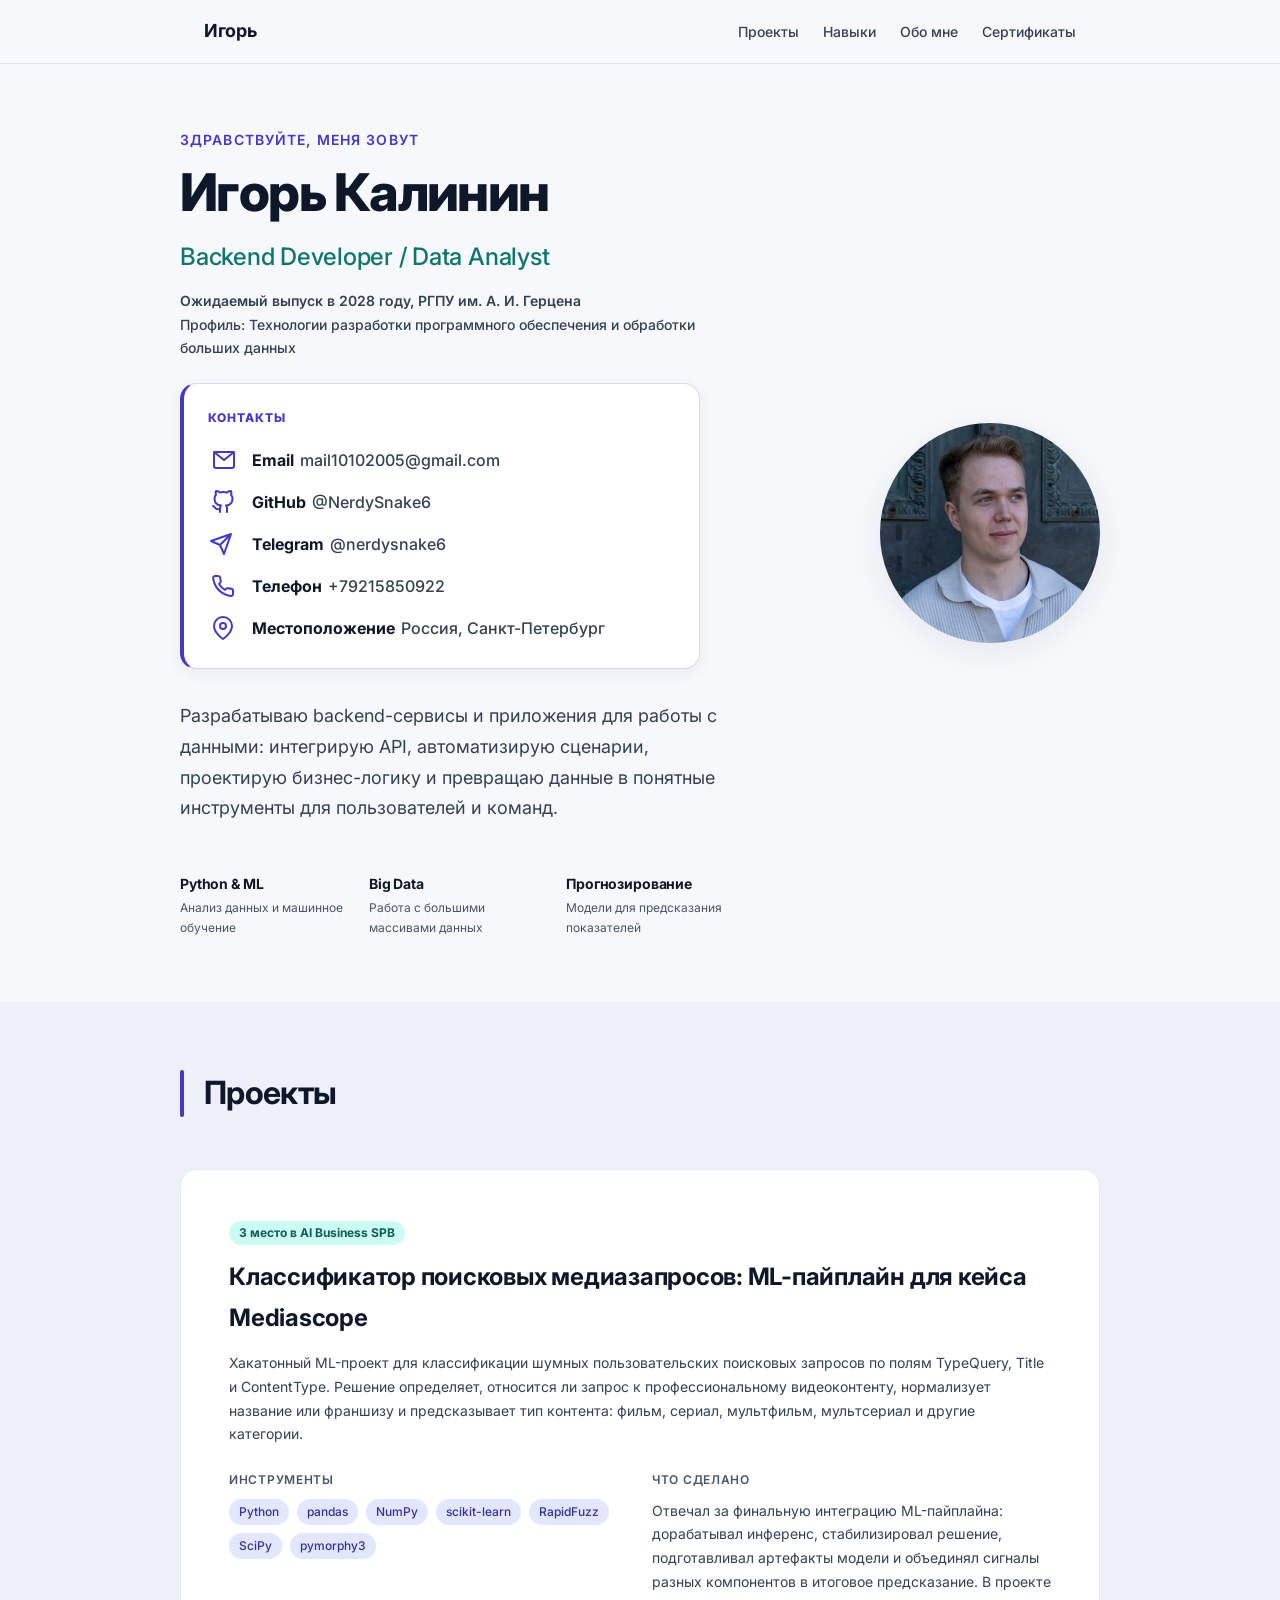
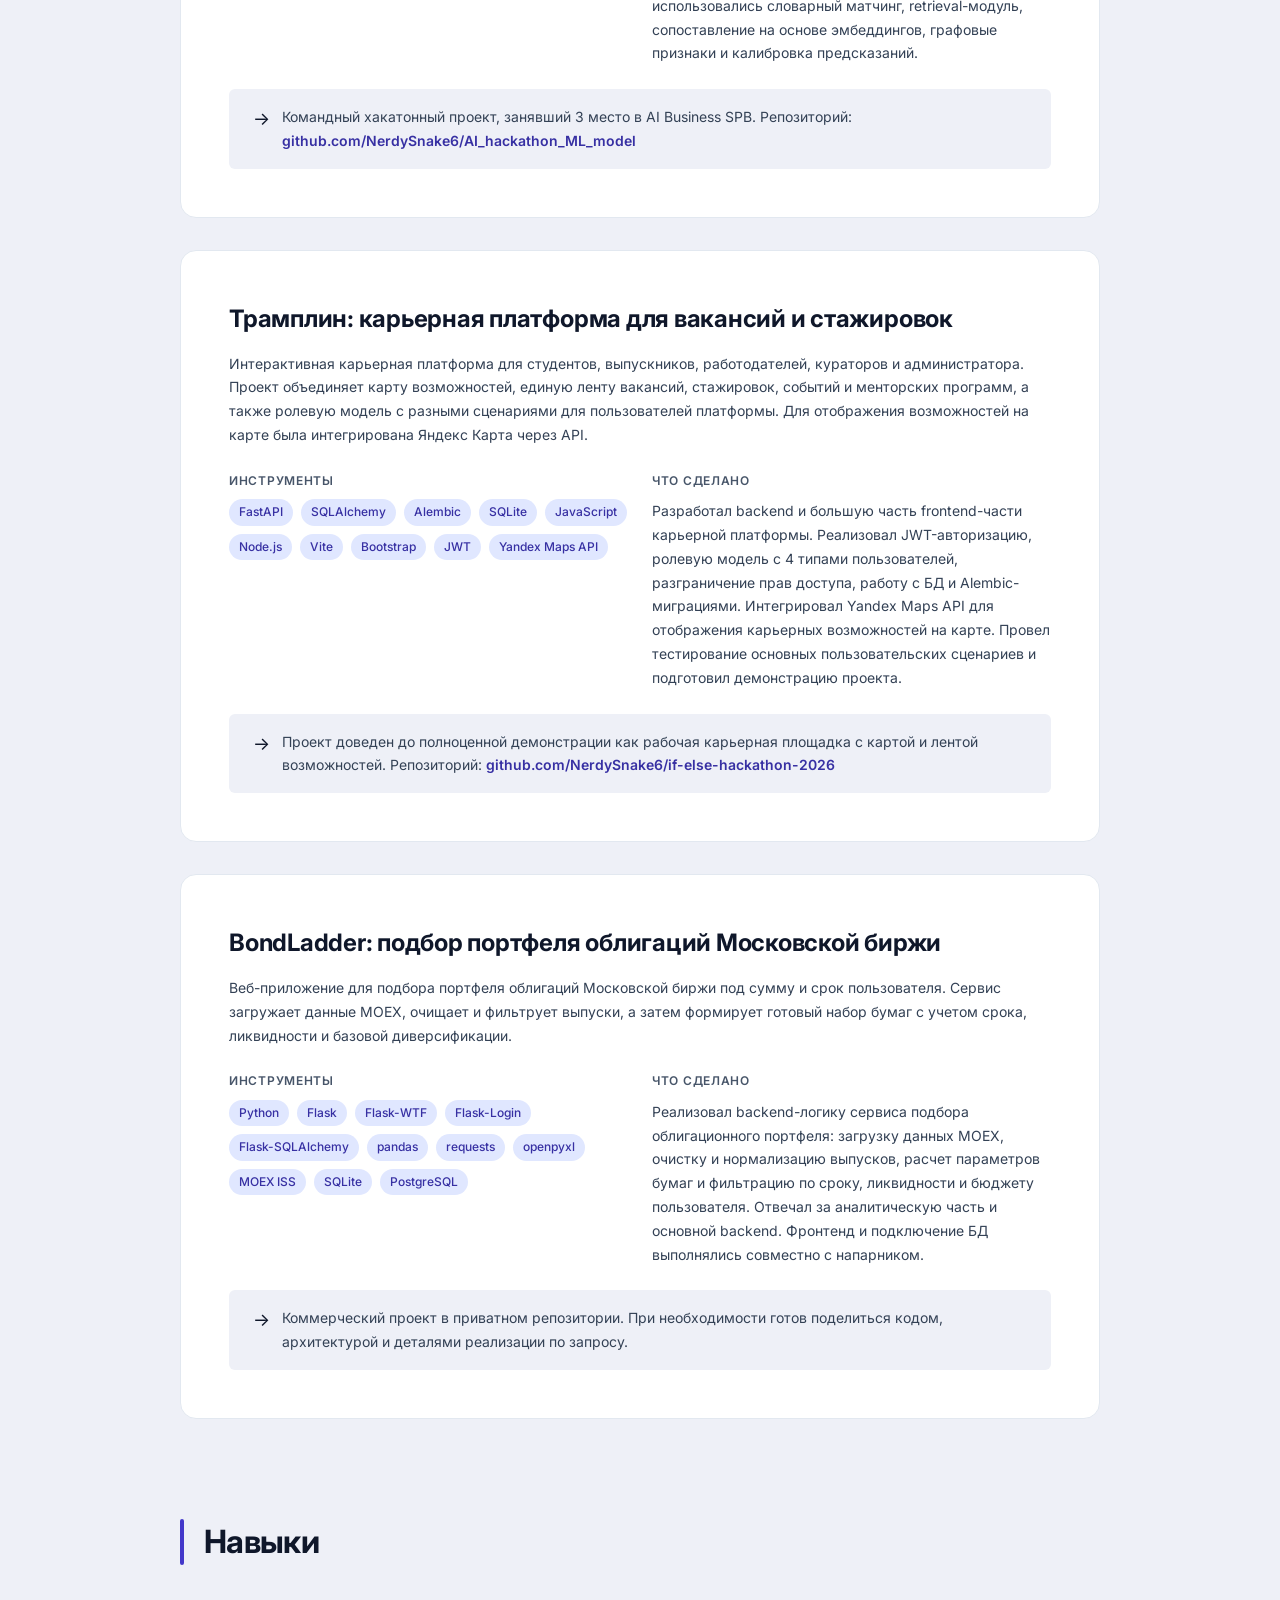
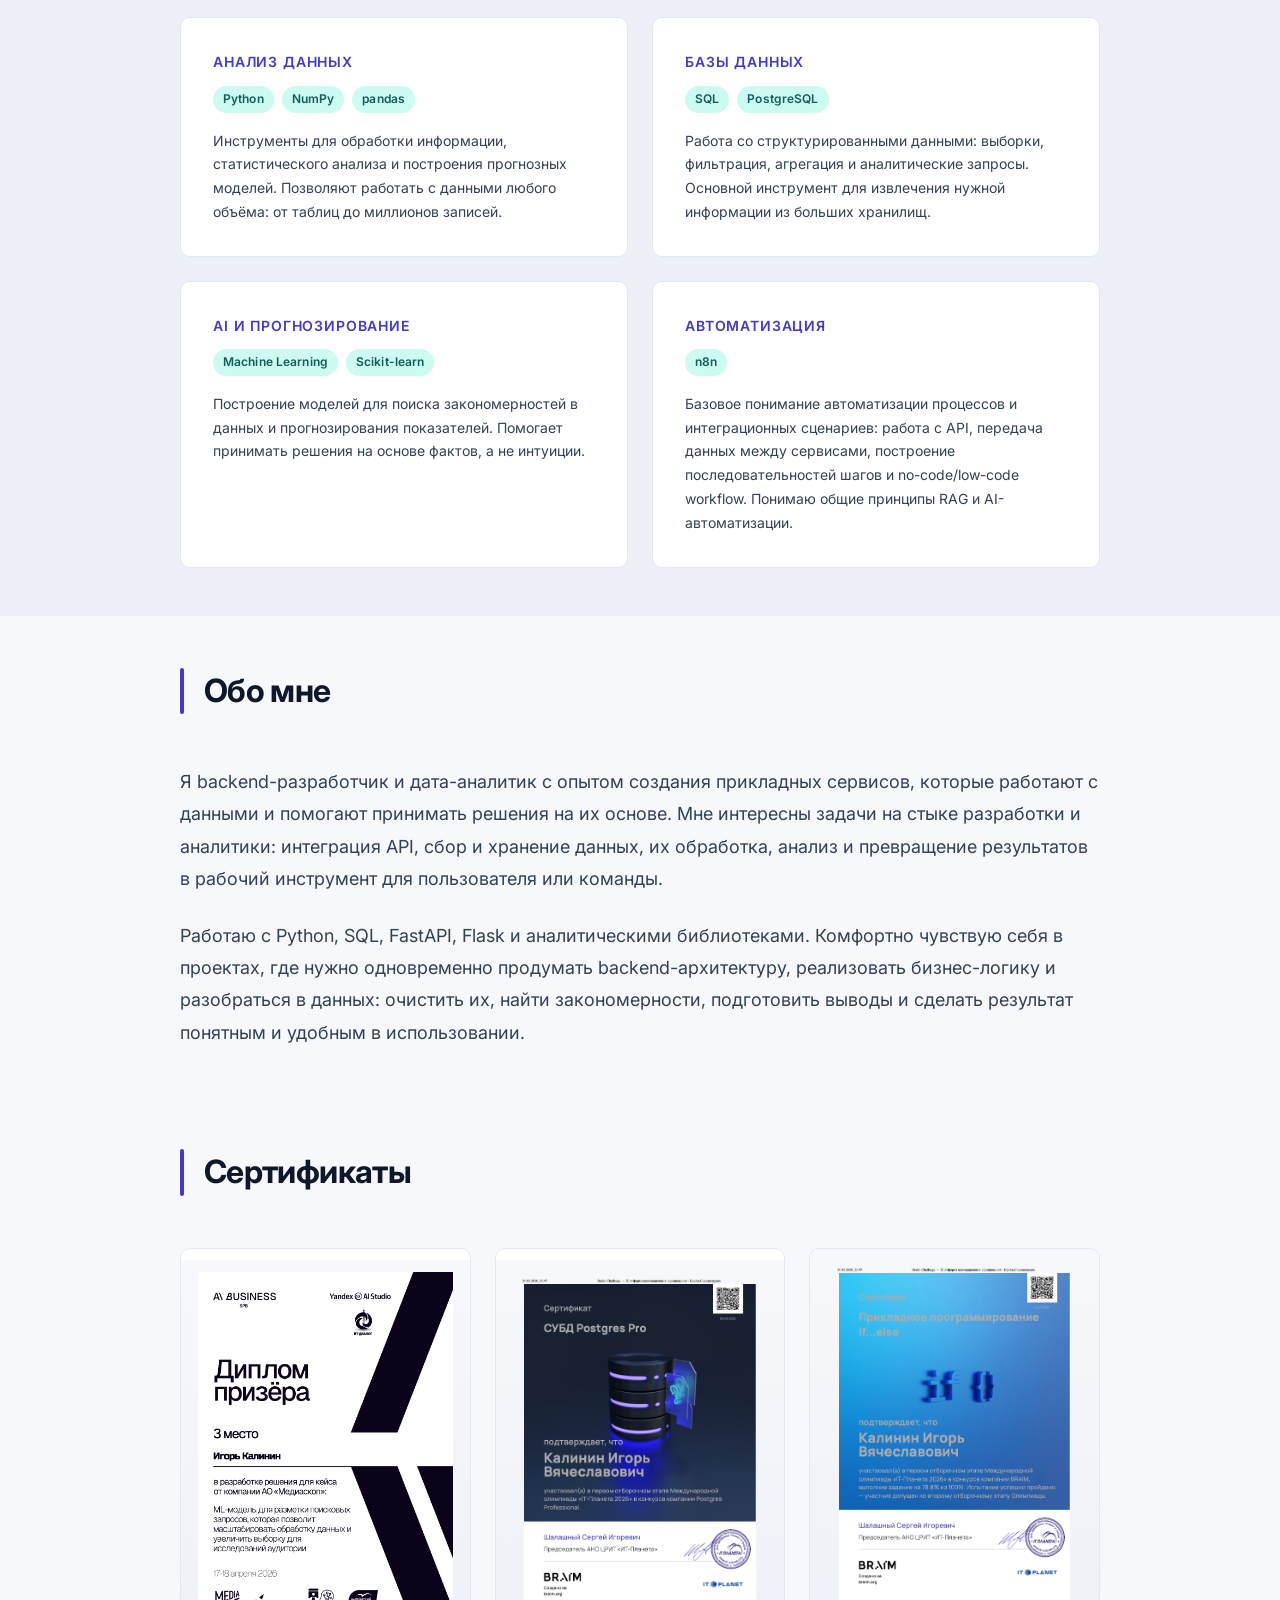
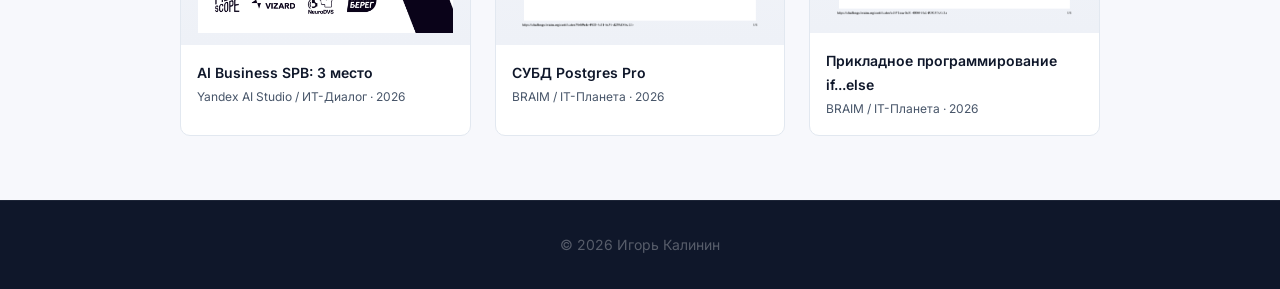
==== index.html @ 3f5f8337 "Fix mobile project links and contact alignment" ====
<!DOCTYPE html>
<html lang="ru">
<head>
  <meta charset="UTF-8">
  <meta name="viewport" content="width=device-width, initial-scale=1.0">
  <meta name="description" content="Игорь Калинин: backend-разработчик и дата-аналитик. Анализ данных, прикладные сервисы, API и продуктовая логика.">
  <meta name="author" content="Игорь Калинин">
  <meta property="og:title" content="Игорь Калинин: Backend Developer / Data Analyst">
  <meta property="og:description" content="Персональный сайт-резюме. Backend-разработка, анализ данных, прикладные сервисы и продуктовая логика.">
  <meta property="og:type" content="website">
  <title>Игорь Калинин: Backend Developer / Data Analyst</title>
  <link rel="preconnect" href="https://fonts.googleapis.com">
  <link rel="preconnect" href="https://fonts.gstatic.com" crossorigin>
  <link href="https://fonts.googleapis.com/css2?family=Inter:wght@300;400;500;600;700;800&display=swap" rel="stylesheet">
  <link rel="stylesheet" href="style.css?v=20260425-contact-text-size">
</head>
<body>

  <!-- ====== НАВИГАЦИЯ ====== -->
  <nav class="nav" id="nav">
    <div class="nav__inner">
      <a href="#" class="nav__logo" id="nav-logo"></a>
      <button class="nav__toggle" id="nav-toggle" aria-label="Открыть меню">
        <span></span><span></span><span></span>
      </button>
      <ul class="nav__links" id="nav-links"></ul>
    </div>
  </nav>

  <!-- ====== HERO ====== -->
  <header class="hero" id="hero">
    <div class="hero__inner">
      <div class="hero__content">
        <p class="hero__greeting" id="hero-greeting"></p>
        <h1 class="hero__name" id="hero-name"></h1>
        <p class="hero__role" id="hero-role"></p>
        <div class="hero__education" id="hero-education" hidden>
          <span class="hero__education-line" id="hero-education-line"></span>
          <span class="hero__education-profile" id="hero-education-profile"></span>
        </div>
        <div class="hero__contact-panel" id="hero-contact-panel">
          <p class="hero__contact-kicker" id="hero-contact-kicker"></p>
          <div class="hero__contacts" id="hero-contacts">
            <a class="hero__contact" id="hero-contact-email" hidden>
              <span class="hero__contact-icon" id="hero-contact-email-icon" aria-hidden="true"></span>
              <span class="hero__contact-body">
                <span class="hero__contact-label">Email</span>
                <span class="hero__contact-text" id="hero-contact-email-text"></span>
              </span>
            </a>
            <a class="hero__contact" id="hero-contact-github" hidden>
              <span class="hero__contact-icon" id="hero-contact-github-icon" aria-hidden="true"></span>
              <span class="hero__contact-body">
                <span class="hero__contact-label">GitHub</span>
                <span class="hero__contact-text" id="hero-contact-github-text"></span>
              </span>
            </a>
            <a class="hero__contact" id="hero-contact-telegram" hidden>
              <span class="hero__contact-icon" id="hero-contact-telegram-icon" aria-hidden="true"></span>
              <span class="hero__contact-body">
                <span class="hero__contact-label">Telegram</span>
                <span class="hero__contact-text" id="hero-contact-telegram-text"></span>
              </span>
            </a>
            <a class="hero__contact" id="hero-contact-phone" hidden>
              <span class="hero__contact-icon" id="hero-contact-phone-icon" aria-hidden="true"></span>
              <span class="hero__contact-body">
                <span class="hero__contact-label">Телефон</span>
                <span class="hero__contact-text" id="hero-contact-phone-text"></span>
              </span>
            </a>
            <div class="hero__contact" id="hero-contact-location" hidden>
              <span class="hero__contact-icon" id="hero-contact-location-icon" aria-hidden="true"></span>
              <span class="hero__contact-body">
                <span class="hero__contact-label">Местоположение</span>
                <span class="hero__contact-text" id="hero-contact-location-text"></span>
              </span>
            </div>
          </div>
        </div>
        <p class="hero__tagline" id="hero-tagline"></p>
        <div class="hero__highlights" id="hero-highlights"></div>
      </div>
      <div class="hero__photo-wrapper">
        <div class="hero__photo" id="hero-photo">
          <span class="hero__photo-initials" id="hero-initials"></span>
        </div>
      </div>
    </div>
  </header>

  <main>
    <!-- ====== ПРОЕКТЫ ====== -->
    <section class="section section--alt" id="projects">
      <div class="section__inner">
        <h2 class="section__title" id="projects-title"></h2>
        <div class="section__content projects__list" id="projects-list"></div>
      </div>
    </section>

    <!-- ====== НАВЫКИ ====== -->
    <section class="section section--alt" id="skills">
      <div class="section__inner">
        <h2 class="section__title" id="skills-title"></h2>
        <div class="section__content skills__grid" id="skills-grid"></div>
      </div>
    </section>

    <!-- ====== ОБО МНЕ ====== -->
    <section class="section" id="about">
      <div class="section__inner">
        <h2 class="section__title" id="about-title"></h2>
        <div class="section__content about__text" id="about-text"></div>
      </div>
    </section>

    <!-- ====== СЕРТИФИКАТЫ ====== -->
    <section class="section" id="certificates">
      <div class="section__inner">
        <h2 class="section__title" id="certificates-title"></h2>
        <div class="section__content certificates__grid" id="certificates-grid"></div>
        <p class="certificates__empty" id="certificates-empty" style="display:none;">Раздел будет дополнен.</p>
      </div>
    </section>
  </main>

  <!-- ====== FOOTER ====== -->
  <footer class="footer">
    <div class="footer__inner">
      <p class="footer__copy" id="footer-copy"></p>
    </div>
  </footer>

  <script src="data.js?v=20260425-contact-ui"></script>
  <script src="app.js?v=20260425-contact-ui"></script>
</body>
</html>
---- style.css ----
/* ============================================================
   style.css - Авторская дизайн-система
   Концепция: "Precision" - интеллектуальный, строгий, современный
   ============================================================ */

/* ----------------------------------------------------------
   CSS Custom Properties (Design Tokens)
   ---------------------------------------------------------- */
:root {
  /* Палитра */
  --bg-primary: #f7f8fc;
  --bg-secondary: #eef0f7;
  --bg-surface: #ffffff;
  --bg-surface-hover: #f9fafd;

  --text-primary: #0f172a;
  --text-secondary: #334155;
  --text-tertiary: #475569;

  --accent: #4338ca;
  --accent-soft: #e0e7ff;
  --accent-text: #3730a3;

  --teal: #0f766e;
  --teal-soft: #ccfbf1;
  --teal-text: #115e59;

  --border: #e2e8f0;
  --border-subtle: #f1f5f9;

  /* Тени */
  --shadow-sm: 0 1px 2px rgba(15, 23, 42, 0.04);
  --shadow-md: 0 4px 16px rgba(15, 23, 42, 0.06);
  --shadow-lg: 0 8px 32px rgba(15, 23, 42, 0.08);

  /* Типографика */
  --font: 'Inter', -apple-system, BlinkMacSystemFont, 'Segoe UI', sans-serif;
  --fs-xs: 0.75rem;
  --fs-sm: 0.875rem;
  --fs-base: 1rem;
  --fs-md: 1.125rem;
  --fs-lg: 1.25rem;
  --fs-xl: 1.5rem;
  --fs-2xl: 2rem;
  --fs-3xl: 2.5rem;
  --fs-4xl: 3.25rem;

  /* Spacing */
  --space-xs: 0.5rem;
  --space-sm: 0.75rem;
  --space-md: 1rem;
  --space-lg: 1.5rem;
  --space-xl: 2rem;
  --space-2xl: 3rem;
  --space-3xl: 4rem;
  --space-4xl: 6rem;

  /* Layout */
  --max-width: 920px;
  --nav-height: 64px;

  /* Radii */
  --radius-sm: 6px;
  --radius-md: 10px;
  --radius-lg: 16px;

  /* Transitions */
  --ease: cubic-bezier(0.22, 1, 0.36, 1);
  --duration: 0.3s;
}

/* ----------------------------------------------------------
   Reset & Base
   ---------------------------------------------------------- */
*,
*::before,
*::after {
  margin: 0;
  padding: 0;
  box-sizing: border-box;
}

html {
  scroll-behavior: smooth;
  -webkit-font-smoothing: antialiased;
  -moz-osx-font-smoothing: grayscale;
  scroll-padding-top: var(--nav-height);
}

body {
  font-family: var(--font);
  font-size: var(--fs-base);
  line-height: 1.7;
  color: var(--text-primary);
  background-color: var(--bg-primary);
}

body.modal-open {
  overflow: hidden;
}

a {
  color: var(--accent);
  text-decoration: none;
  transition: color var(--duration) var(--ease);
}

a:hover {
  color: var(--accent-text);
}

img {
  max-width: 100%;
  display: block;
}

/* ----------------------------------------------------------
   NAVIGATION
   ---------------------------------------------------------- */
.nav {
  position: fixed;
  top: 0;
  left: 0;
  right: 0;
  height: var(--nav-height);
  background: var(--bg-primary);
  border-bottom: 1px solid var(--border);
  z-index: 1000;
}

.nav__inner {
  max-width: var(--max-width);
  margin: 0 auto;
  padding: 0 var(--space-lg);
  height: 100%;
  display: flex;
  align-items: center;
  justify-content: space-between;
}

.nav__logo {
  font-weight: 700;
  font-size: var(--fs-md);
  color: var(--text-primary);
  letter-spacing: -0.02em;
}

.nav__logo:hover {
  color: var(--accent);
}

.nav__links {
  list-style: none;
  display: flex;
  gap: var(--space-lg);
}

.nav__links a {
  font-size: var(--fs-sm);
  font-weight: 500;
  color: var(--text-secondary);
  position: relative;
  padding: var(--space-xs) 0;
}

.nav__links a::after {
  content: '';
  position: absolute;
  bottom: 0;
  left: 0;
  width: 0;
  height: 2px;
  background: var(--accent);
  transition: width var(--duration) var(--ease);
}

.nav__links a:hover {
  color: var(--text-primary);
}

.nav__links a:hover::after {
  width: 100%;
}

/* Mobile toggle */
.nav__toggle {
  display: none;
  flex-direction: column;
  align-items: center;
  justify-content: center;
  gap: 5px;
  background: none;
  border: 1px solid transparent;
  border-radius: var(--radius-sm);
  cursor: pointer;
  width: 40px;
  height: 40px;
  padding: 0;
  transition: border-color var(--duration) var(--ease), background var(--duration) var(--ease);
}

.nav__toggle:hover,
.nav__toggle:focus-visible,
.nav__toggle--open {
  background: var(--bg-surface);
  border-color: rgba(67, 56, 202, 0.35);
  outline: none;
}

.nav__toggle span {
  width: 22px;
  height: 2px;
  background: var(--text-primary);
  border-radius: 2px;
  transition: opacity var(--duration) var(--ease), transform var(--duration) var(--ease);
}

.nav__toggle--open span:nth-child(1) {
  transform: translateY(7px) rotate(45deg);
}

.nav__toggle--open span:nth-child(2) {
  opacity: 0;
}

.nav__toggle--open span:nth-child(3) {
  transform: translateY(-7px) rotate(-45deg);
}

/* ----------------------------------------------------------
   HERO
   ---------------------------------------------------------- */
.hero {
  min-height: 100vh;
  display: flex;
  align-items: center;
  padding: calc(var(--nav-height) + var(--space-3xl)) var(--space-lg) var(--space-3xl);
}

.hero__inner {
  max-width: var(--max-width);
  margin: 0 auto;
  width: 100%;
  display: flex;
  align-items: center;
  justify-content: space-between;
  gap: var(--space-3xl);
}

.hero__content {
  flex: 1;
  max-width: 560px;
}

.hero__greeting {
  font-size: var(--fs-sm);
  font-weight: 600;
  color: var(--accent);
  letter-spacing: 0.08em;
  text-transform: uppercase;
  margin-bottom: var(--space-sm);
}

.hero__name {
  font-size: var(--fs-4xl);
  font-weight: 800;
  color: var(--text-primary);
  letter-spacing: -0.03em;
  line-height: 1.1;
  margin-bottom: var(--space-md);
}

.hero__role {
  font-size: var(--fs-xl);
  font-weight: 500;
  color: var(--teal);
  margin-bottom: var(--space-sm);
  letter-spacing: -0.01em;
}

.hero__education {
  display: flex;
  flex-direction: column;
  gap: 2px;
  max-width: 620px;
  margin-bottom: var(--space-lg);
}

.hero__education-line {
  font-size: var(--fs-sm);
  font-weight: 600;
  color: var(--text-secondary);
  line-height: 1.6;
}

.hero__education-profile {
  font-size: var(--fs-sm);
  font-weight: 500;
  color: var(--text-secondary);
  line-height: 1.6;
}

.hero__tagline {
  font-size: var(--fs-md);
  color: var(--text-secondary);
  line-height: 1.7;
  margin-bottom: var(--space-2xl);
}

.hero__contact-panel {
  margin-bottom: var(--space-xl);
  padding: var(--space-lg);
  border-radius: var(--radius-lg);
  border: 1px solid rgba(67, 56, 202, 0.2);
  border-left: 4px solid var(--accent);
  background: #ffffff;
  box-shadow: var(--shadow-md);
  max-width: 520px;
}

.hero__contact-kicker {
  font-size: var(--fs-xs);
  font-weight: 800;
  color: var(--accent);
  letter-spacing: 0.08em;
  text-transform: uppercase;
  margin-bottom: var(--space-md);
}

.hero__contacts {
  display: flex;
  flex-direction: column;
  gap: 10px;
}

.hero__contact {
  display: grid;
  grid-template-columns: 32px minmax(0, 1fr);
  align-items: center;
  column-gap: var(--space-sm);
  min-height: auto;
  padding: 0;
  border-radius: 0;
  border: none;
  background: transparent;
  box-shadow: none;
  color: var(--text-secondary);
}

.hero__contact:hover {
  color: var(--text-primary);
  transform: none;
}

.hero__contact-icon {
  width: 32px;
  height: 32px;
  display: inline-flex;
  align-items: center;
  justify-content: center;
  flex-shrink: 0;
  margin-top: 0;
}

.hero__contact-icon svg {
  width: 24px;
  height: 24px;
  fill: none;
  stroke: var(--accent);
  stroke-width: 2;
  stroke-linecap: round;
  stroke-linejoin: round;
}

#hero-contact-github-icon svg,
#hero-contact-phone-icon svg,
#hero-contact-location-icon svg {
  transform: translateX(-1px);
}

#hero-contact-telegram-icon svg {
  transform: translateX(-3px);
}

.hero__contact-body {
  display: flex;
  align-items: baseline;
  flex-wrap: wrap;
  gap: 6px;
  min-width: 0;
}

.hero__contact-label {
  font-size: var(--fs-base);
  font-weight: 700;
  color: var(--text-primary);
  line-height: 1.4;
}

.hero__contact-text {
  font-size: var(--fs-base);
  font-weight: 500;
  color: var(--text-secondary);
  line-height: 1.4;
  overflow-wrap: anywhere;
}

.hero__highlights {
  display: flex;
  gap: var(--space-lg);
}

.hero__highlight {
  display: flex;
  flex-direction: column;
  gap: 2px;
}

.hero__highlight-label {
  font-size: var(--fs-sm);
  font-weight: 700;
  color: var(--text-primary);
  letter-spacing: -0.01em;
}

.hero__highlight-desc {
  font-size: var(--fs-xs);
  color: var(--text-tertiary);
  font-weight: 400;
}

/* Photo */
.hero__photo-wrapper {
  flex-shrink: 0;
}

.hero__photo {
  width: 220px;
  height: 220px;
  border-radius: 50%;
  background: linear-gradient(135deg, var(--accent-soft), var(--teal-soft));
  display: flex;
  align-items: center;
  justify-content: center;
  overflow: hidden;
  box-shadow: var(--shadow-lg);
  position: relative;
}

.hero__photo img {
  width: 100%;
  height: 100%;
  object-fit: cover;
}

.hero__photo-initials {
  font-size: var(--fs-3xl);
  font-weight: 700;
  color: var(--accent);
  letter-spacing: -0.02em;
}

/* ----------------------------------------------------------
   SECTIONS (common)
   ---------------------------------------------------------- */
.section {
  padding: var(--space-4xl) var(--space-lg);
}

.section--alt {
  background: var(--bg-secondary);
}

#projects.section {
  padding-top: var(--space-3xl);
  padding-bottom: var(--space-2xl);
}

#skills.section {
  padding-top: var(--space-2xl);
  padding-bottom: var(--space-2xl);
}

#about.section {
  padding-top: var(--space-2xl);
  padding-bottom: var(--space-2xl);
}

#certificates.section {
  padding-top: var(--space-2xl);
  padding-bottom: var(--space-3xl);
}

.section__inner {
  max-width: var(--max-width);
  margin: 0 auto;
}

.section__title {
  font-size: var(--fs-2xl);
  font-weight: 700;
  color: var(--text-primary);
  letter-spacing: -0.02em;
  margin-bottom: var(--space-2xl);
  position: relative;
  padding-left: var(--space-lg);
}

.section__title::before {
  content: '';
  position: absolute;
  left: 0;
  top: 4px;
  bottom: 4px;
  width: 4px;
  background: var(--accent);
  border-radius: 2px;
}

/* ----------------------------------------------------------
   ABOUT
   ---------------------------------------------------------- */
.about__text p {
  font-size: var(--fs-md);
  color: var(--text-secondary);
  line-height: 1.8;
  margin-bottom: var(--space-lg);
}

.about__text p:last-child {
  margin-bottom: 0;
}

/* ----------------------------------------------------------
   SKILLS
   ---------------------------------------------------------- */
.skills__grid {
  display: grid;
  grid-template-columns: 1fr 1fr;
  gap: var(--space-lg);
}

.skill-card {
  background: var(--bg-surface);
  border-radius: var(--radius-md);
  padding: var(--space-xl);
  border: 1px solid var(--border);
  transition: all var(--duration) var(--ease);
}

.skill-card:last-child:nth-child(odd) {
  grid-column: 1 / -1;
}

.skill-card:hover {
  box-shadow: var(--shadow-md);
  border-color: var(--accent-soft);
  transform: translateY(-2px);
}

.skill-card__category {
  font-size: var(--fs-sm);
  font-weight: 600;
  color: var(--accent);
  text-transform: uppercase;
  letter-spacing: 0.06em;
  margin-bottom: var(--space-sm);
}

.skill-card__techs {
  display: flex;
  flex-wrap: wrap;
  gap: var(--space-xs);
  margin-bottom: var(--space-md);
}

.skill-card__tech {
  font-size: var(--fs-xs);
  font-weight: 600;
  color: var(--teal-text);
  background: var(--teal-soft);
  padding: 3px 10px;
  border-radius: 100px;
  letter-spacing: 0.01em;
}

.skill-card__desc {
  font-size: var(--fs-sm);
  color: var(--text-secondary);
  line-height: 1.7;
}

/* ----------------------------------------------------------
   ACHIEVEMENTS
   ---------------------------------------------------------- */
.achievements__list {
  display: flex;
  flex-direction: column;
  gap: 0;
}

.achievement {
  display: grid;
  grid-template-columns: 80px 1fr;
  gap: var(--space-xl);
  padding: var(--space-xl) 0;
  border-bottom: 1px solid var(--border);
  position: relative;
}

.achievement:first-child {
  padding-top: 0;
}

.achievement:last-child {
  border-bottom: none;
}

.achievement__year {
  font-size: var(--fs-sm);
  font-weight: 700;
  color: var(--accent);
  padding-top: 2px;
}

.achievement__body {
  display: flex;
  flex-direction: column;
  gap: var(--space-xs);
}

.achievement__title {
  font-size: var(--fs-lg);
  font-weight: 600;
  color: var(--text-primary);
  letter-spacing: -0.01em;
}

.achievement__desc {
  font-size: var(--fs-sm);
  color: var(--text-secondary);
  line-height: 1.7;
}

.achievement__result {
  font-size: var(--fs-sm);
  font-weight: 600;
  color: var(--teal);
  display: inline-flex;
  align-items: center;
  gap: var(--space-xs);
}

.achievement__result::before {
  content: '';
  width: 6px;
  height: 6px;
  border-radius: 50%;
  background: var(--teal);
  flex-shrink: 0;
}

/* ----------------------------------------------------------
   PROJECTS
   ---------------------------------------------------------- */
.projects__list {
  display: flex;
  flex-direction: column;
  gap: var(--space-xl);
}

.project {
  background: var(--bg-surface);
  border-radius: var(--radius-lg);
  padding: var(--space-2xl);
  border: 1px solid var(--border);
  transition: all var(--duration) var(--ease);
}

.project:hover {
  box-shadow: var(--shadow-md);
  border-color: var(--accent-soft);
}

.project__header {
  margin-bottom: var(--space-lg);
}

.project__badge {
  display: inline-flex;
  align-items: center;
  width: fit-content;
  margin-bottom: var(--space-sm);
  padding: 4px 10px;
  border-radius: 100px;
  background: var(--teal-soft);
  color: var(--teal-text);
  font-size: var(--fs-xs);
  font-weight: 700;
  line-height: 1.4;
}

.project__title {
  font-size: var(--fs-xl);
  font-weight: 700;
  color: var(--text-primary);
  letter-spacing: -0.01em;
  margin-bottom: var(--space-sm);
}

.project__task {
  font-size: var(--fs-sm);
  color: var(--text-secondary);
  line-height: 1.7;
}

.project__details {
  display: grid;
  grid-template-columns: 1fr 1fr;
  gap: var(--space-lg);
  margin-bottom: var(--space-lg);
}

.project__detail-label {
  font-size: var(--fs-xs);
  font-weight: 600;
  color: var(--text-tertiary);
  text-transform: uppercase;
  letter-spacing: 0.06em;
  margin-bottom: var(--space-xs);
}

.project__detail-value {
  font-size: var(--fs-sm);
  color: var(--text-secondary);
  line-height: 1.7;
}

.project__tools {
  display: flex;
  flex-wrap: wrap;
  gap: var(--space-xs);
}

.project__tool {
  font-size: var(--fs-xs);
  font-weight: 500;
  color: var(--accent-text);
  background: var(--accent-soft);
  padding: 3px 10px;
  border-radius: 100px;
}

.project__result {
  background: var(--bg-secondary);
  border-radius: var(--radius-sm);
  padding: var(--space-md) var(--space-lg);
  display: flex;
  align-items: flex-start;
  gap: var(--space-sm);
}

.project__result-icon {
  font-size: var(--fs-md);
  flex-shrink: 0;
  line-height: 1.6;
}

.project__result-text {
  min-width: 0;
  font-size: var(--fs-sm);
  color: var(--text-secondary);
  line-height: 1.7;
  overflow-wrap: anywhere;
}

.project__result-text a {
  color: var(--accent-text);
  font-weight: 600;
  overflow-wrap: anywhere;
  word-break: break-word;
}

.project__result-text a:hover {
  color: var(--accent);
}

/* ----------------------------------------------------------
   CERTIFICATES
   ---------------------------------------------------------- */
.certificates__grid {
  display: grid;
  grid-template-columns: repeat(3, 1fr);
  gap: var(--space-lg);
}

.certificate {
  background: var(--bg-surface);
  border-radius: var(--radius-md);
  overflow: hidden;
  border: 1px solid var(--border);
  transition: all var(--duration) var(--ease);
  width: 100%;
  padding: 0;
  text-align: left;
  color: inherit;
  font: inherit;
  cursor: pointer;
  appearance: none;
}

.certificate:hover,
.certificate:focus-visible {
  box-shadow: var(--shadow-md);
  transform: translateY(-2px);
}

.certificate:focus-visible {
  outline: 2px solid var(--accent);
  outline-offset: 3px;
}

.certificate__image {
  width: 100%;
  aspect-ratio: 3 / 4;
  background: linear-gradient(180deg, #f7f8fb 0%, #eef1f7 100%);
  display: flex;
  align-items: center;
  justify-content: center;
  overflow: hidden;
  padding: var(--space-sm);
}

.certificate__image img {
  width: 100%;
  height: 100%;
  object-fit: contain;
}

.certificate__info {
  padding: var(--space-md);
}

.certificate__title {
  font-size: var(--fs-sm);
  font-weight: 600;
  color: var(--text-primary);
  margin-bottom: 2px;
}

.certificate__meta {
  font-size: var(--fs-xs);
  color: var(--text-tertiary);
}

.certificates__empty {
  text-align: center;
  font-size: var(--fs-md);
  color: var(--text-tertiary);
  padding: var(--space-3xl) 0;
  font-style: italic;
}

.certificate-modal {
  position: fixed;
  inset: 0;
  background: rgba(12, 17, 29, 0.78);
  display: flex;
  align-items: center;
  justify-content: center;
  padding: var(--space-lg);
  z-index: 1200;
  opacity: 0;
  pointer-events: none;
  transition: opacity var(--duration) var(--ease);
}

.certificate-modal--open {
  opacity: 1;
  pointer-events: auto;
}

.certificate-modal__dialog {
  position: relative;
  width: min(760px, 100%);
  max-height: calc(100vh - 2 * var(--space-lg));
  background: #ffffff;
  border-radius: var(--radius-lg);
  box-shadow: var(--shadow-lg);
  overflow: auto;
  padding: var(--space-xl);
}

.certificate-modal__close {
  position: absolute;
  top: var(--space-md);
  right: var(--space-md);
  width: 40px;
  height: 40px;
  border: 0;
  border-radius: 999px;
  background: rgba(15, 23, 42, 0.08);
  color: var(--text-primary);
  font-size: 1.75rem;
  line-height: 1;
  cursor: pointer;
  transition: background var(--duration) var(--ease), transform var(--duration) var(--ease);
}

.certificate-modal__close:hover,
.certificate-modal__close:focus-visible {
  background: rgba(15, 23, 42, 0.14);
  transform: scale(1.05);
  outline: none;
}

.certificate-modal__image-wrap {
  background: linear-gradient(180deg, #f7f8fb 0%, #eef1f7 100%);
  border-radius: var(--radius-md);
  padding: var(--space-md);
}

.certificate-modal__image {
  width: 100%;
  height: auto;
  max-height: calc(100vh - 220px);
  object-fit: contain;
  margin: 0 auto;
}

.certificate-modal__info {
  padding-top: var(--space-lg);
}

.certificate-modal__title {
  font-size: var(--fs-lg);
  font-weight: 700;
  color: var(--text-primary);
}

.certificate-modal__meta {
  margin-top: var(--space-xs);
  font-size: var(--fs-sm);
  color: var(--text-secondary);
}

/* ----------------------------------------------------------
   FOOTER
   ---------------------------------------------------------- */
.footer {
  background: var(--text-primary);
  border-top: 1px solid rgba(255, 255, 255, 0.06);
  padding: var(--space-xl) var(--space-lg);
}

.footer__inner {
  max-width: var(--max-width);
  margin: 0 auto;
  text-align: center;
}

.footer__copy {
  font-size: var(--fs-sm);
  color: rgba(255, 255, 255, 0.3);
}

/* ----------------------------------------------------------
   ANIMATIONS - Hero
   ---------------------------------------------------------- */
.hero__content {
  opacity: 0;
  transform: translateX(-24px);
  transition: opacity 0.8s var(--ease), transform 0.8s var(--ease);
}

.hero__photo-wrapper {
  opacity: 0;
  transform: scale(0.9);
  transition: opacity 0.8s var(--ease) 0.2s, transform 0.8s var(--ease) 0.2s;
}

.hero--visible .hero__content {
  opacity: 1;
  transform: translateX(0);
}

.hero--visible .hero__photo-wrapper {
  opacity: 1;
  transform: scale(1);
}

/* ----------------------------------------------------------
   RESPONSIVE - Tablet (≤ 768px)
   ---------------------------------------------------------- */
@media (max-width: 768px) {
  :root {
    --fs-4xl: 2.25rem;
    --fs-3xl: 1.875rem;
    --fs-2xl: 1.5rem;
    --fs-xl: 1.25rem;
    --space-4xl: 3.5rem;
  }

  /* Nav mobile */
  .nav__toggle {
    display: flex;
  }

  .nav__links {
    position: fixed;
    top: var(--nav-height);
    left: 0;
    right: 0;
    background: var(--bg-primary);
    flex-direction: column;
    padding: var(--space-lg);
    gap: 0;
    border-bottom: 1px solid var(--border);
    transform: translateY(-100%);
    opacity: 0;
    pointer-events: none;
    transition: all var(--duration) var(--ease);
  }

  .nav__links--open {
    transform: translateY(0);
    opacity: 1;
    pointer-events: auto;
  }

  .nav__links li {
    border-bottom: 1px solid var(--border-subtle);
  }

  .nav__links li:last-child {
    border-bottom: none;
  }

  .nav__links a {
    display: block;
    padding: var(--space-md) 0;
    font-size: var(--fs-base);
  }

  .nav__links a::after {
    display: none;
  }

  /* Hero */
  .hero {
    min-height: auto;
    padding-top: calc(var(--nav-height) + var(--space-2xl));
    padding-bottom: var(--space-2xl);
  }

  .hero__inner {
    flex-direction: column-reverse;
    text-align: center;
    gap: var(--space-xl);
  }

  .hero__content {
    max-width: 100%;
    align-items: center;
  }

  .hero__highlights {
    justify-content: center;
  }

  .hero__contacts {
    text-align: left;
  }

  .hero__photo {
    width: 160px;
    height: 160px;
  }

  .hero__tagline {
    font-size: var(--fs-base);
  }

  /* Skills */
  .skills__grid {
    grid-template-columns: 1fr;
  }

  /* Projects */
  .project__details {
    grid-template-columns: 1fr;
  }

  /* Certificates */
  .certificates__grid {
    grid-template-columns: 1fr 1fr;
  }

  /* Achievements */
  .achievement {
    grid-template-columns: 60px 1fr;
    gap: var(--space-md);
  }
}

/* ----------------------------------------------------------
   RESPONSIVE - Mobile (≤ 480px)
   ---------------------------------------------------------- */
@media (max-width: 480px) {
  :root {
    --fs-4xl: 1.875rem;
    --fs-2xl: 1.375rem;
    --space-4xl: 2.5rem;
    --space-2xl: 2rem;
  }

  .hero {
    padding-top: calc(var(--nav-height) + var(--space-lg));
    padding-bottom: var(--space-xl);
  }

  .hero__inner {
    gap: var(--space-lg);
  }

  .hero__contact-panel {
    padding: var(--space-md);
    margin-bottom: var(--space-lg);
  }

  .hero__highlights {
    flex-direction: column;
    gap: var(--space-sm);
    align-items: center;
  }

  .hero__contacts {
    align-items: stretch;
  }

  .hero__contact {
    grid-template-columns: 32px minmax(0, 1fr);
  }

  .hero__contact-body {
    justify-content: flex-start;
  }

  .hero__highlight {
    align-items: center;
    text-align: center;
  }

  .hero__photo {
    width: 130px;
    height: 130px;
  }

  .hero__photo-initials {
    font-size: var(--fs-xl);
  }

  .section__title {
    font-size: var(--fs-xl);
    padding-left: var(--space-md);
    margin-bottom: var(--space-xl);
  }

  .project {
    padding: var(--space-lg);
  }

  .project__title {
    font-size: var(--fs-lg);
  }

  .certificates__grid {
    grid-template-columns: 1fr;
  }

  .certificate__image {
    aspect-ratio: auto;
    height: clamp(220px, 72vw, 320px);
  }

  .achievement {
    grid-template-columns: 1fr;
    gap: var(--space-sm);
  }

  .achievement__year {
    font-size: var(--fs-xs);
  }

}
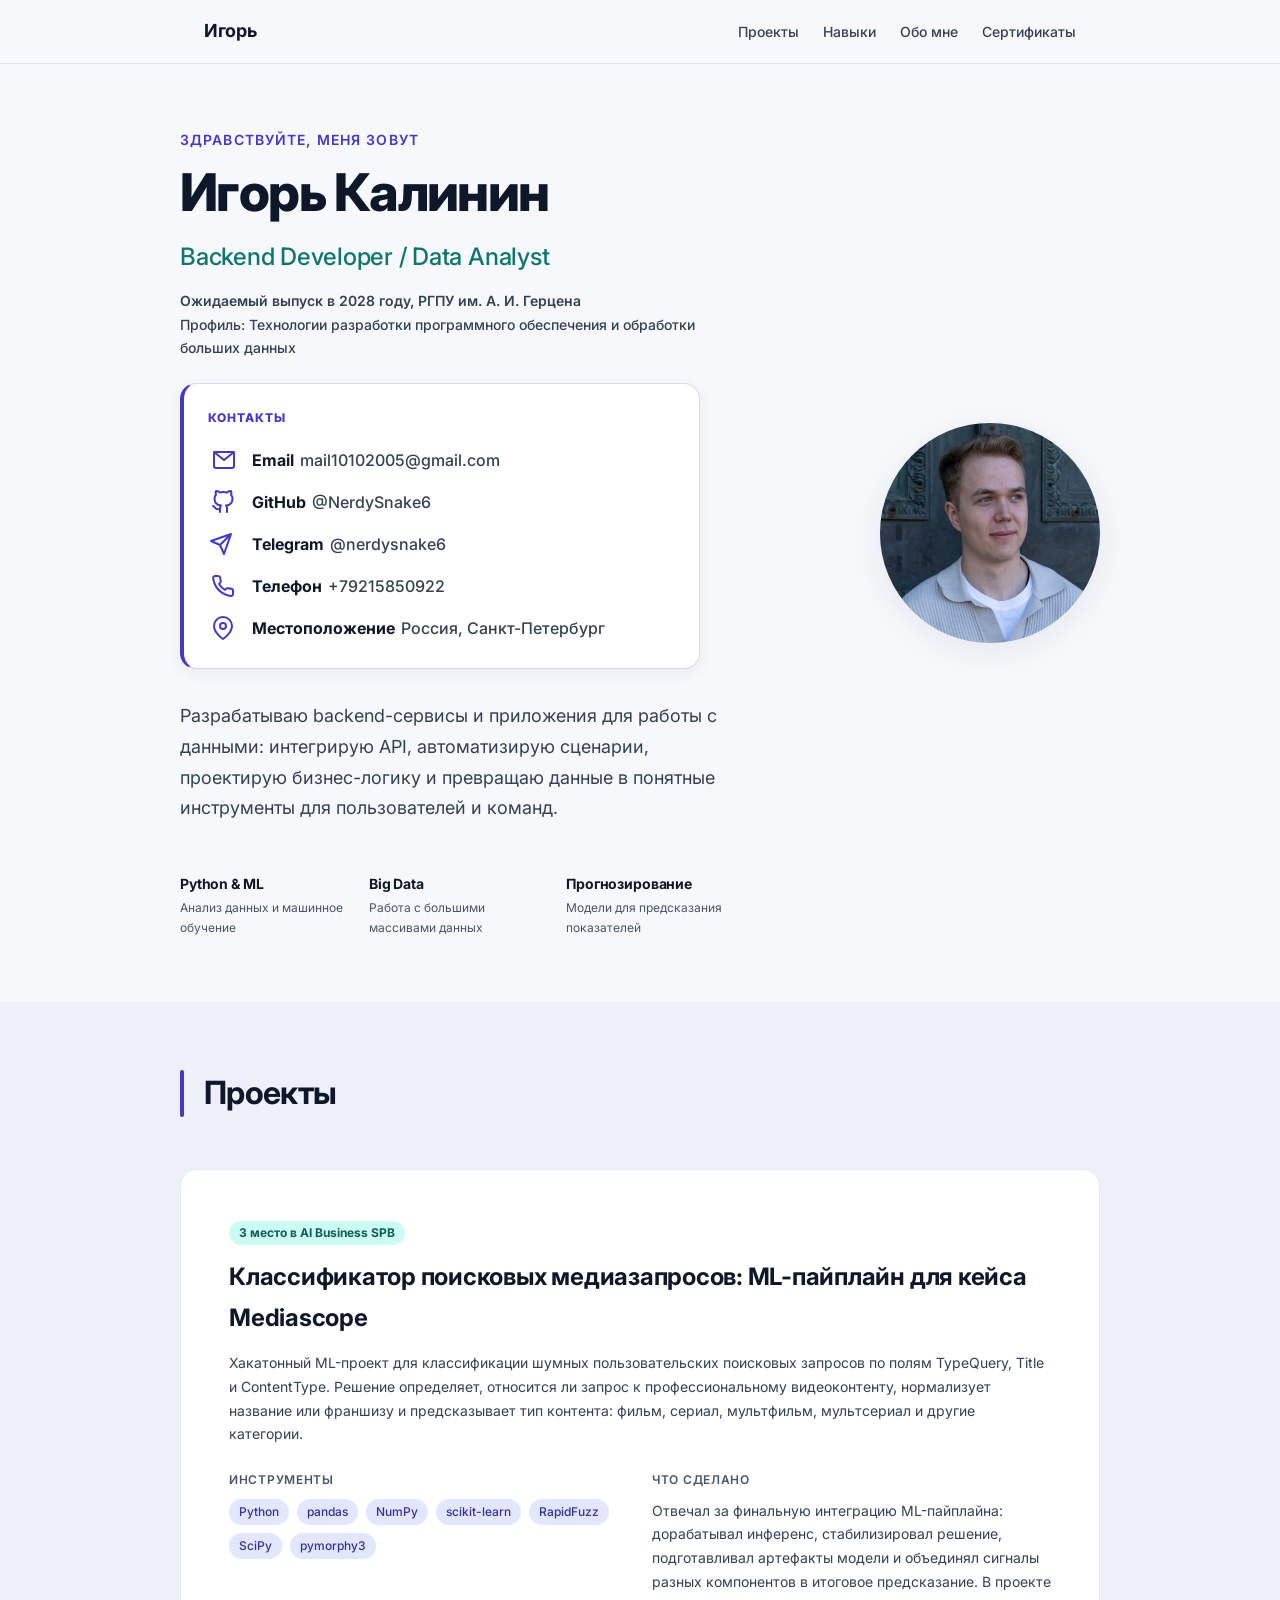
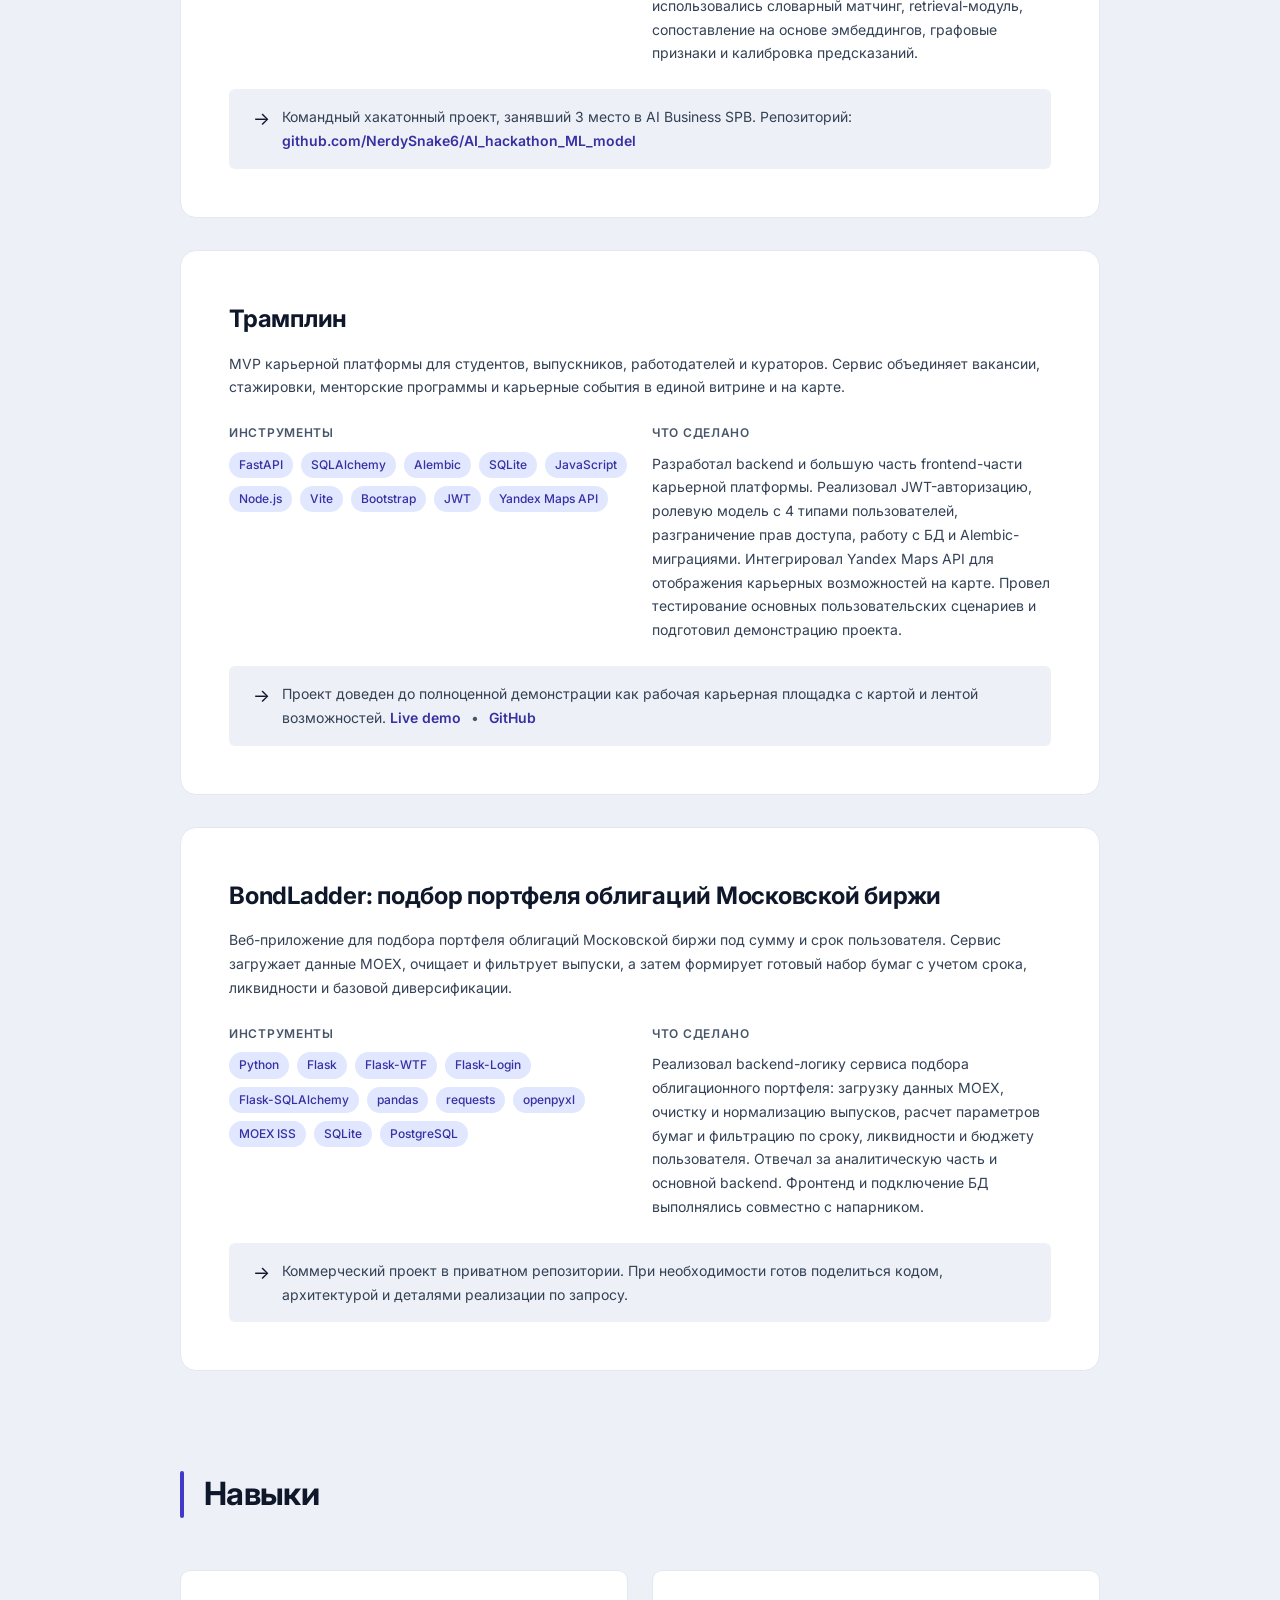
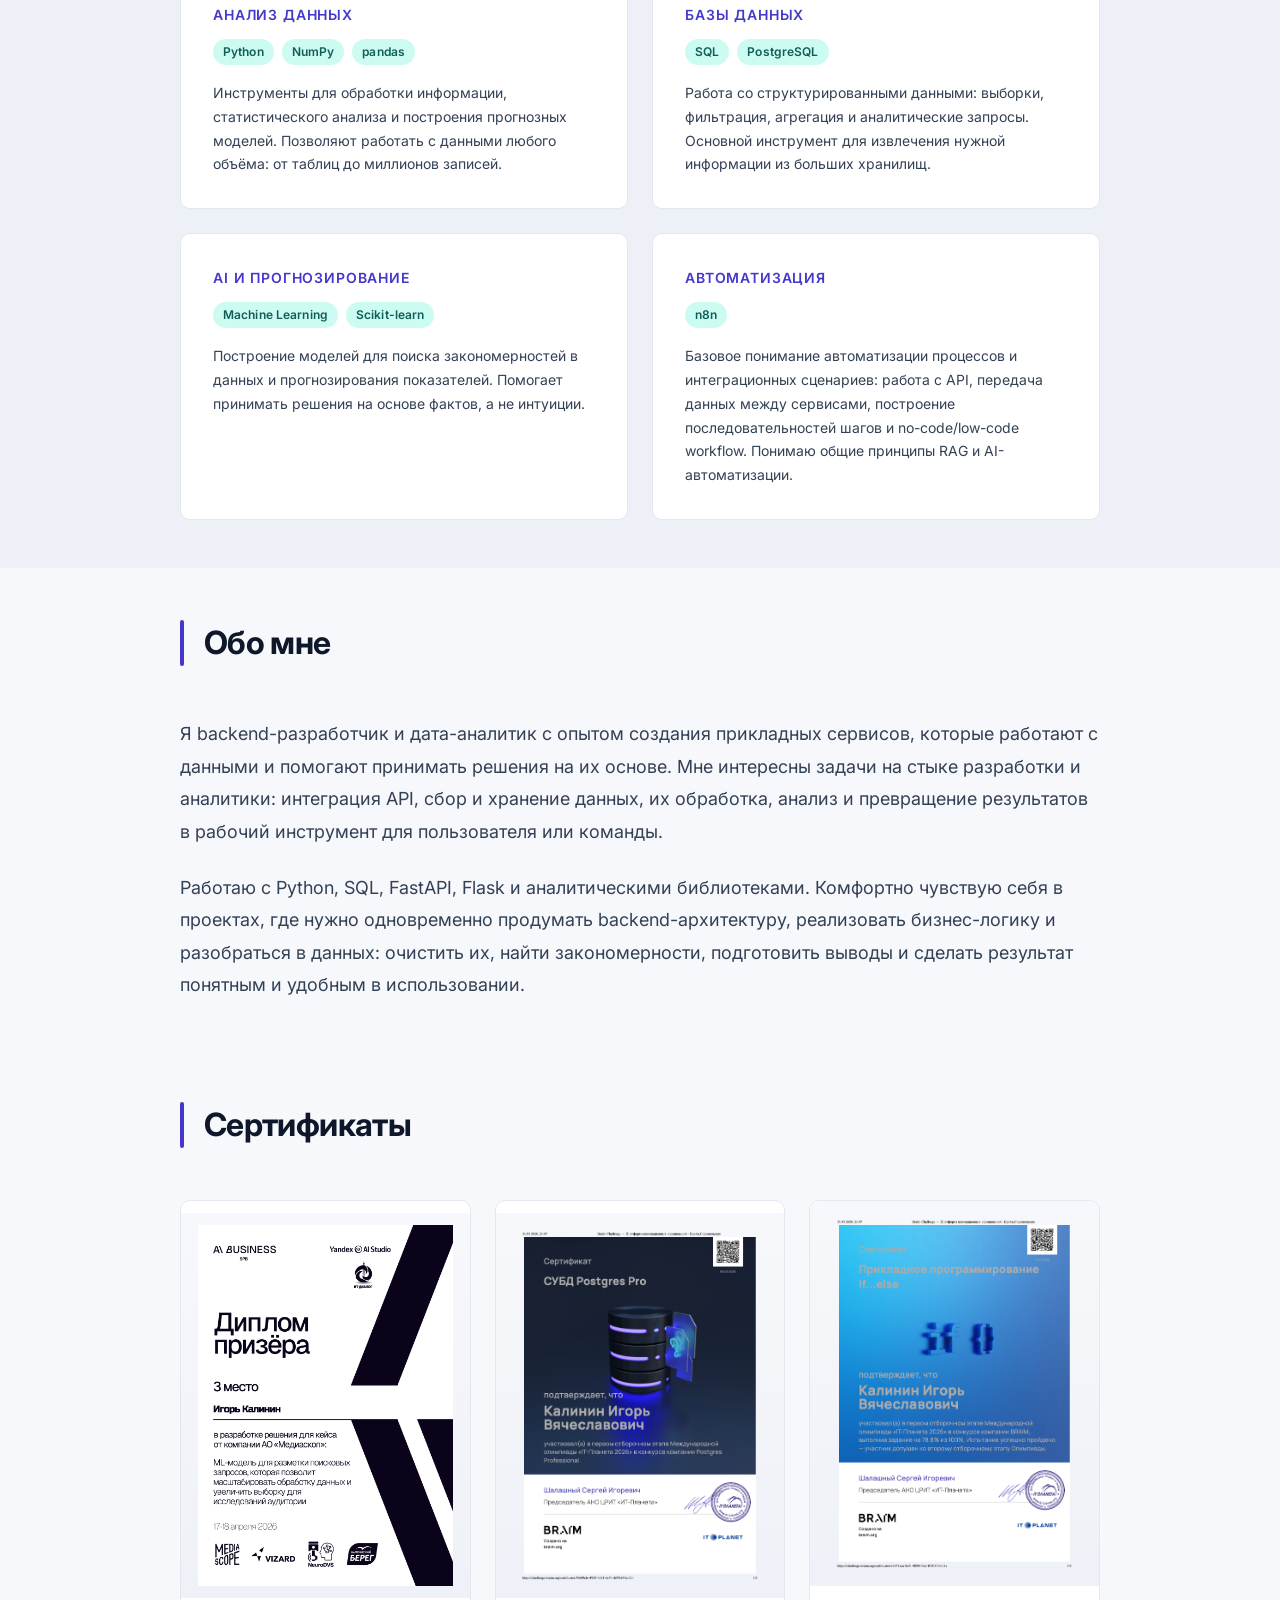
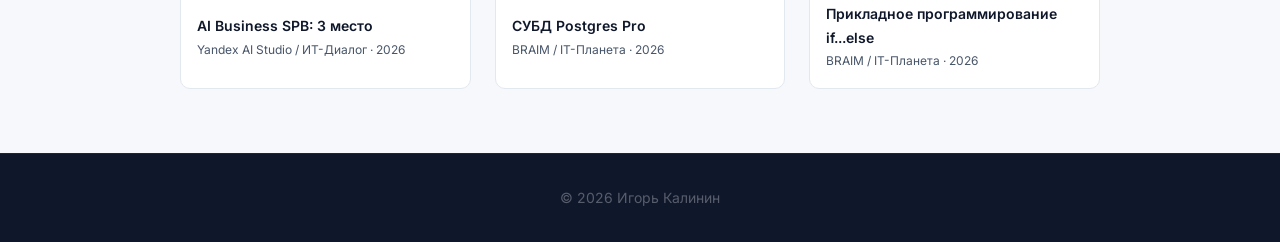
==== commit 1adeeeb1: "feat: обновил описание Трамплина" ====
--- a/index.html
+++ b/index.html
@@ -3,7 +3,7 @@
 <head>
   <meta charset="UTF-8">
   <meta name="viewport" content="width=device-width, initial-scale=1.0">
-  <meta name="description" content="Игорь Калинин: backend-разработчик и дата-аналитик. Анализ данных, прикладные сервисы, API и продуктовая логика.">
+  <meta name="description" content="Игорь Калинин: backend-разработчик и дата-аналитик. Портфолио проектов, включая MVP карьерной платформы Трамплин, работу с API, анализ данных и машинное обучение.">
   <meta name="author" content="Игорь Калинин">
   <meta property="og:title" content="Игорь Калинин: Backend Developer / Data Analyst">
   <meta property="og:description" content="Персональный сайт-резюме. Backend-разработка, анализ данных, прикладные сервисы и продуктовая логика.">
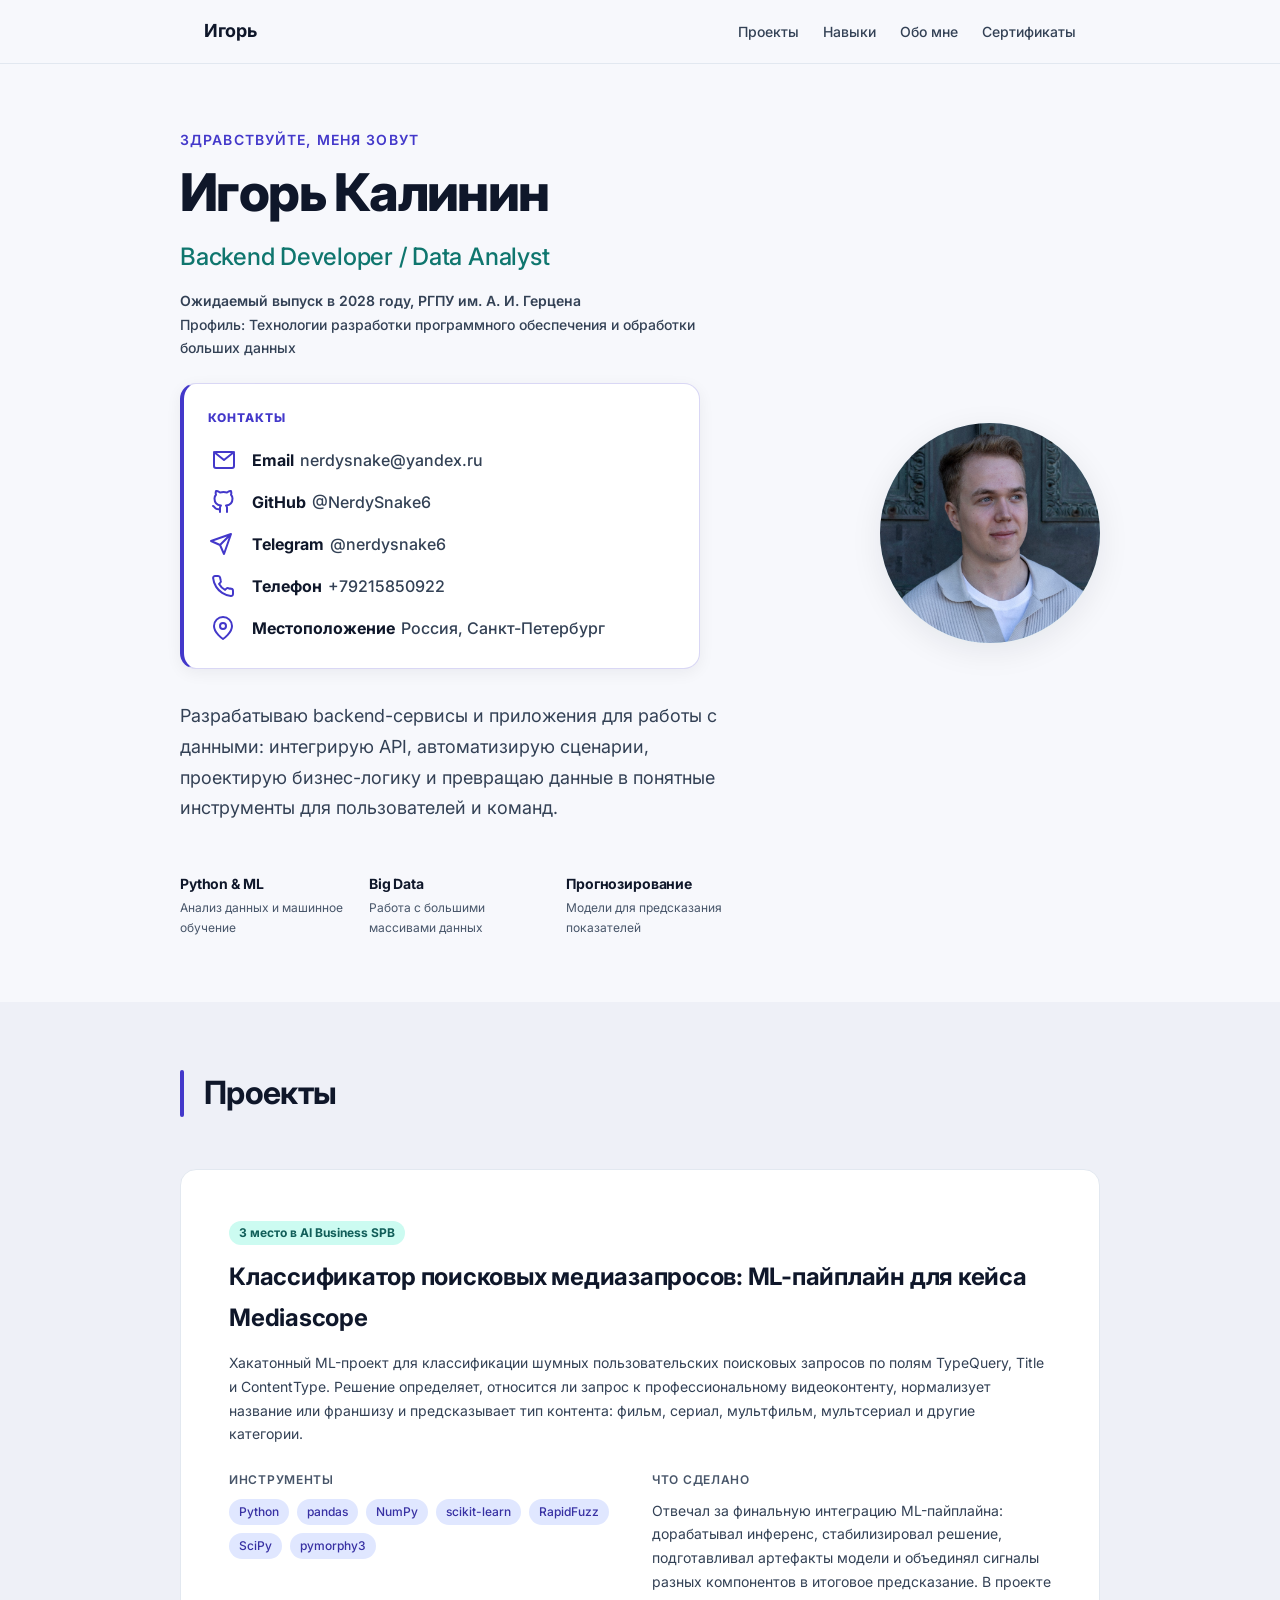
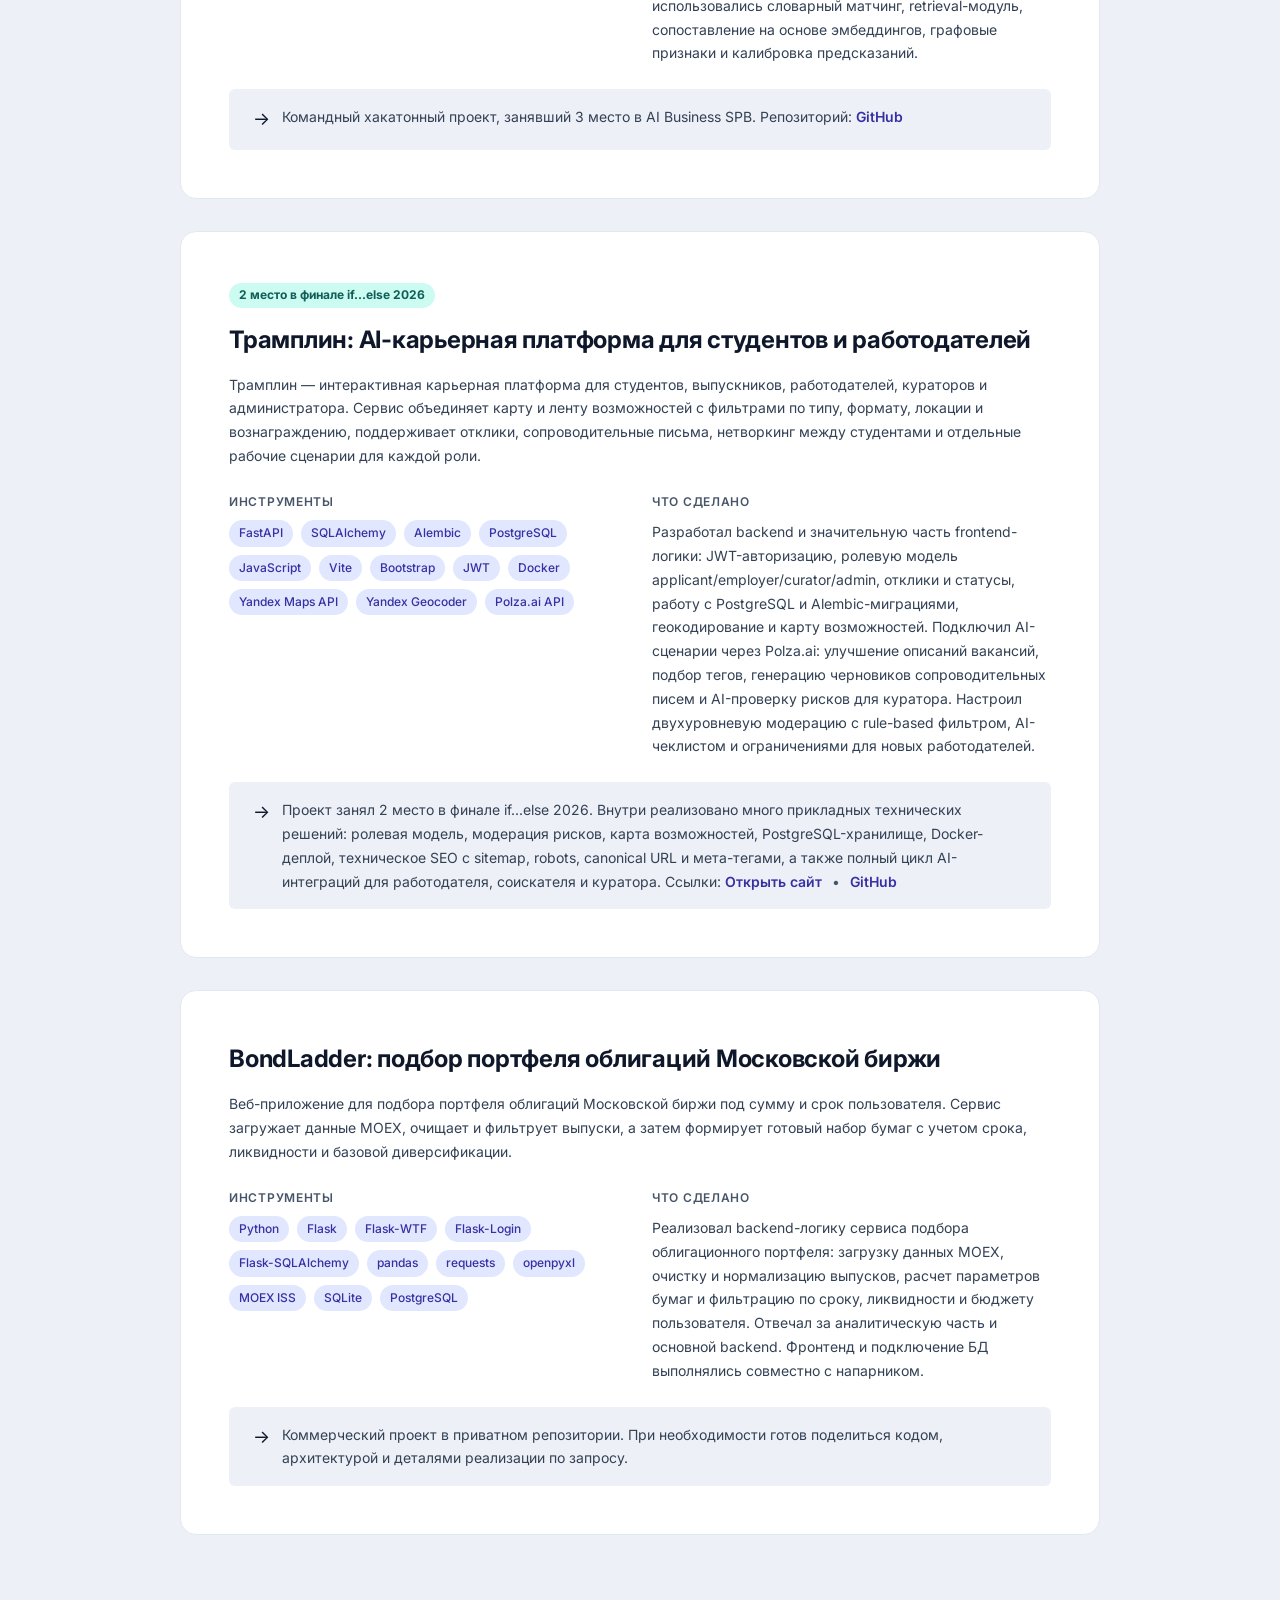
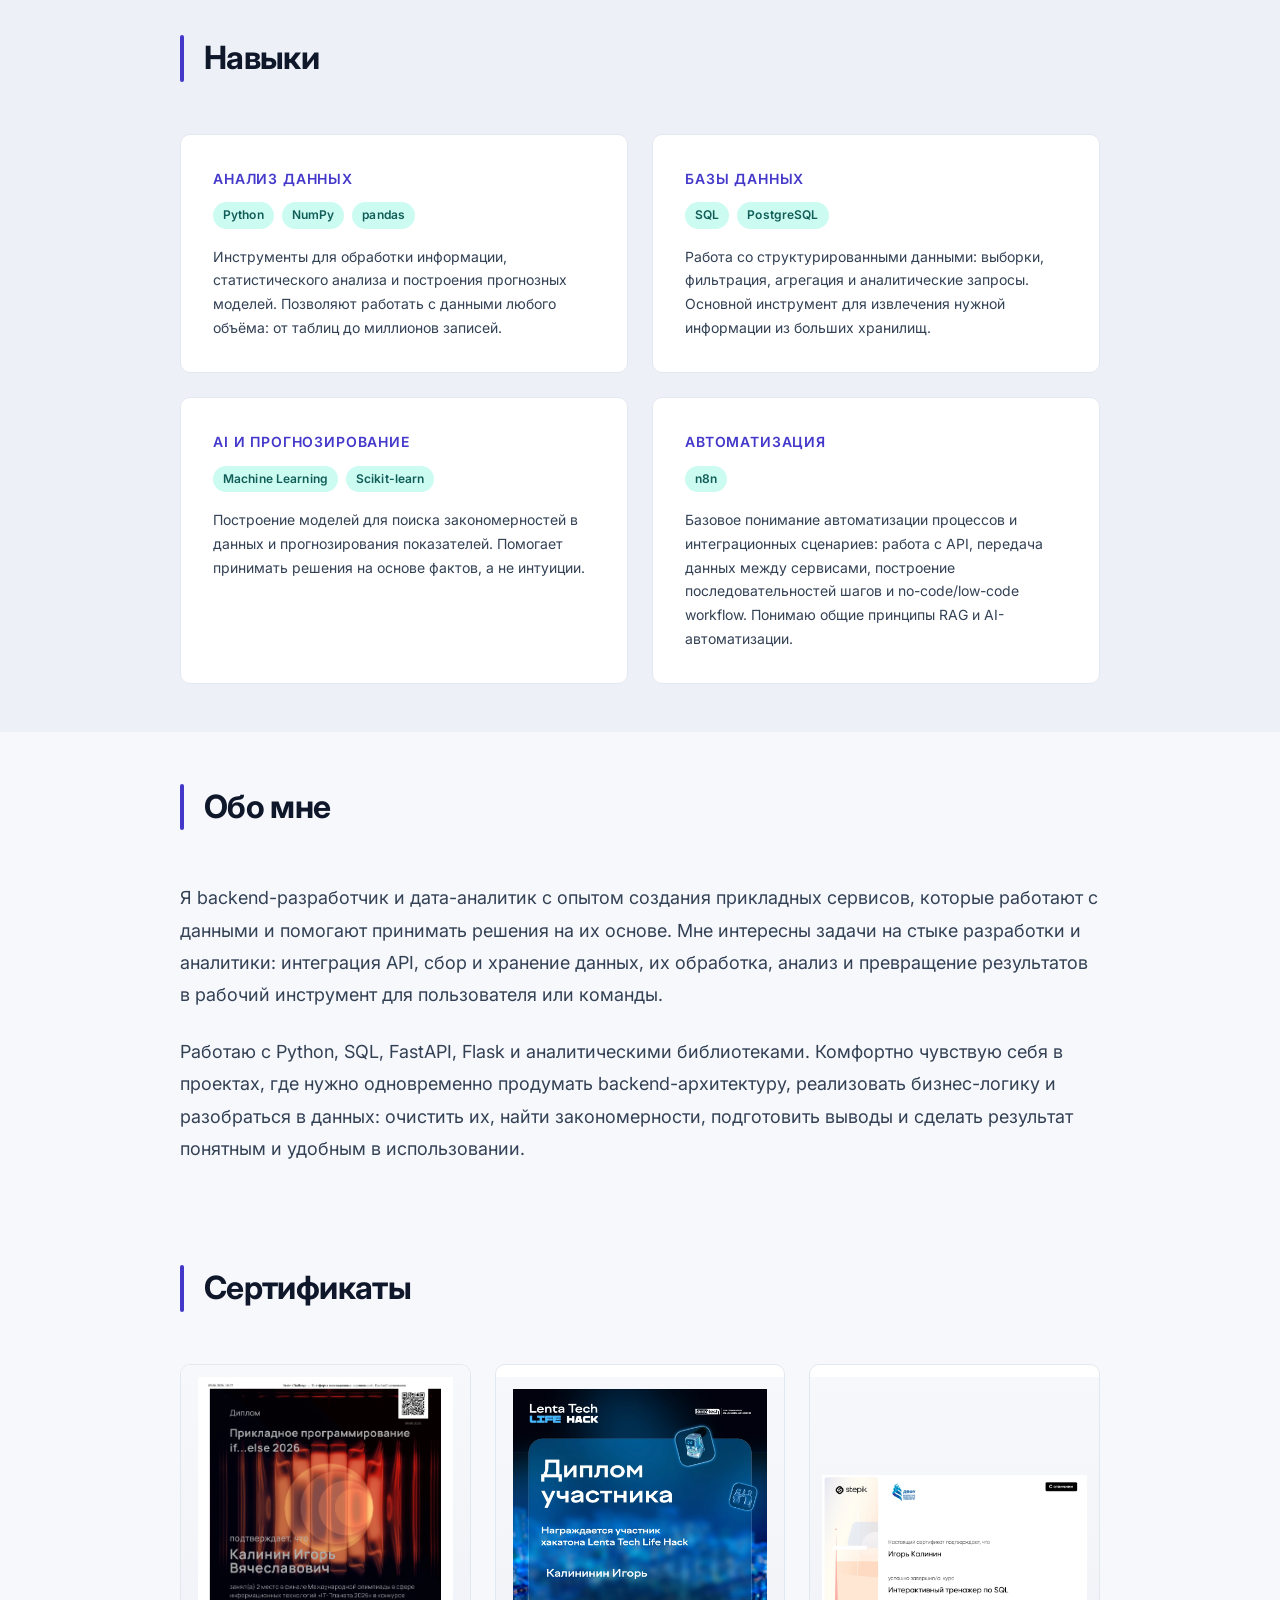
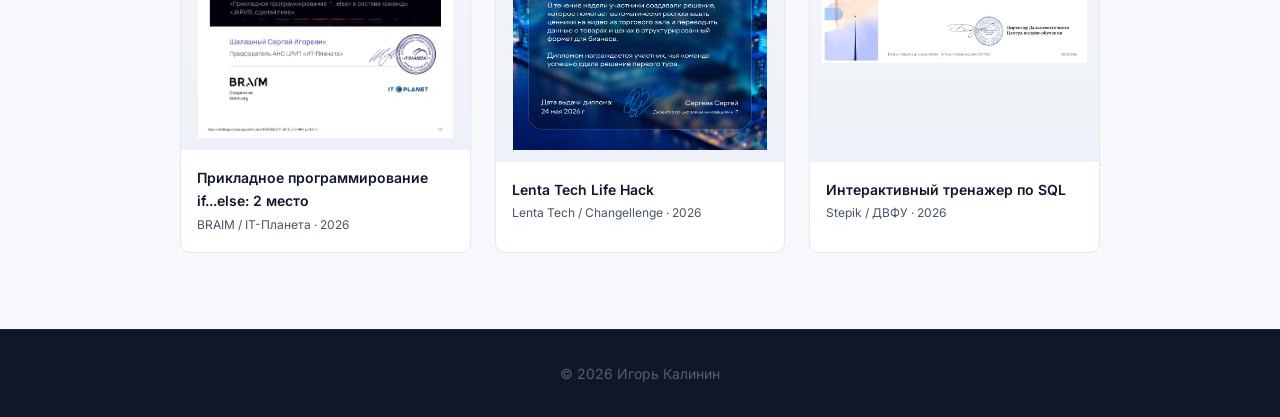
==== commit 5f5f8c00: "feat: strengthen portfolio positioning" ====
--- a/index.html
+++ b/index.html
@@ -12,7 +12,7 @@
   <link rel="preconnect" href="https://fonts.googleapis.com">
   <link rel="preconnect" href="https://fonts.gstatic.com" crossorigin>
   <link href="https://fonts.googleapis.com/css2?family=Inter:wght@300;400;500;600;700;800&display=swap" rel="stylesheet">
-  <link rel="stylesheet" href="style.css?v=20260425-contact-text-size">
+  <link rel="stylesheet" href="style.css?v=20260616-certificates-rail">
 </head>
 <body>
 
@@ -131,7 +131,7 @@
     </div>
   </footer>
 
-  <script src="data.js?v=20260425-contact-ui"></script>
+  <script src="data.js?v=20260616-tramplin-result-copy"></script>
   <script src="app.js?v=20260425-contact-ui"></script>
 </body>
 </html>
--- a/style.css
+++ b/style.css
@@ -789,9 +789,32 @@
    CERTIFICATES
    ---------------------------------------------------------- */
 .certificates__grid {
-  display: grid;
-  grid-template-columns: repeat(3, 1fr);
+  display: flex;
   gap: var(--space-lg);
+  overflow-x: auto;
+  overflow-y: hidden;
+  padding-bottom: var(--space-sm);
+  scroll-padding-inline: var(--space-xs);
+  scroll-snap-type: x mandatory;
+  scrollbar-color: var(--accent-soft) transparent;
+  scrollbar-width: thin;
+}
+
+.certificates__grid::-webkit-scrollbar {
+  height: 8px;
+}
+
+.certificates__grid::-webkit-scrollbar-track {
+  background: transparent;
+}
+
+.certificates__grid::-webkit-scrollbar-thumb {
+  background: var(--accent-soft);
+  border-radius: 999px;
+}
+
+.certificates__grid::-webkit-scrollbar-thumb:hover {
+  background: rgba(67, 56, 202, 0.3);
 }
 
 .certificate {
@@ -807,6 +830,8 @@
   font: inherit;
   cursor: pointer;
   appearance: none;
+  flex: 0 0 calc((100% - var(--space-lg) - var(--space-lg)) / 3);
+  scroll-snap-align: start;
 }
 
 .certificate:hover,
@@ -1093,7 +1118,11 @@
 
   /* Certificates */
   .certificates__grid {
-    grid-template-columns: 1fr 1fr;
+    scroll-padding-inline: 0;
+  }
+
+  .certificate {
+    flex-basis: calc((100% - var(--space-lg)) / 2);
   }
 
   /* Achievements */
@@ -1175,7 +1204,11 @@
   }
 
   .certificates__grid {
-    grid-template-columns: 1fr;
+    gap: var(--space-md);
+  }
+
+  .certificate {
+    flex-basis: 100%;
   }
 
   .certificate__image {
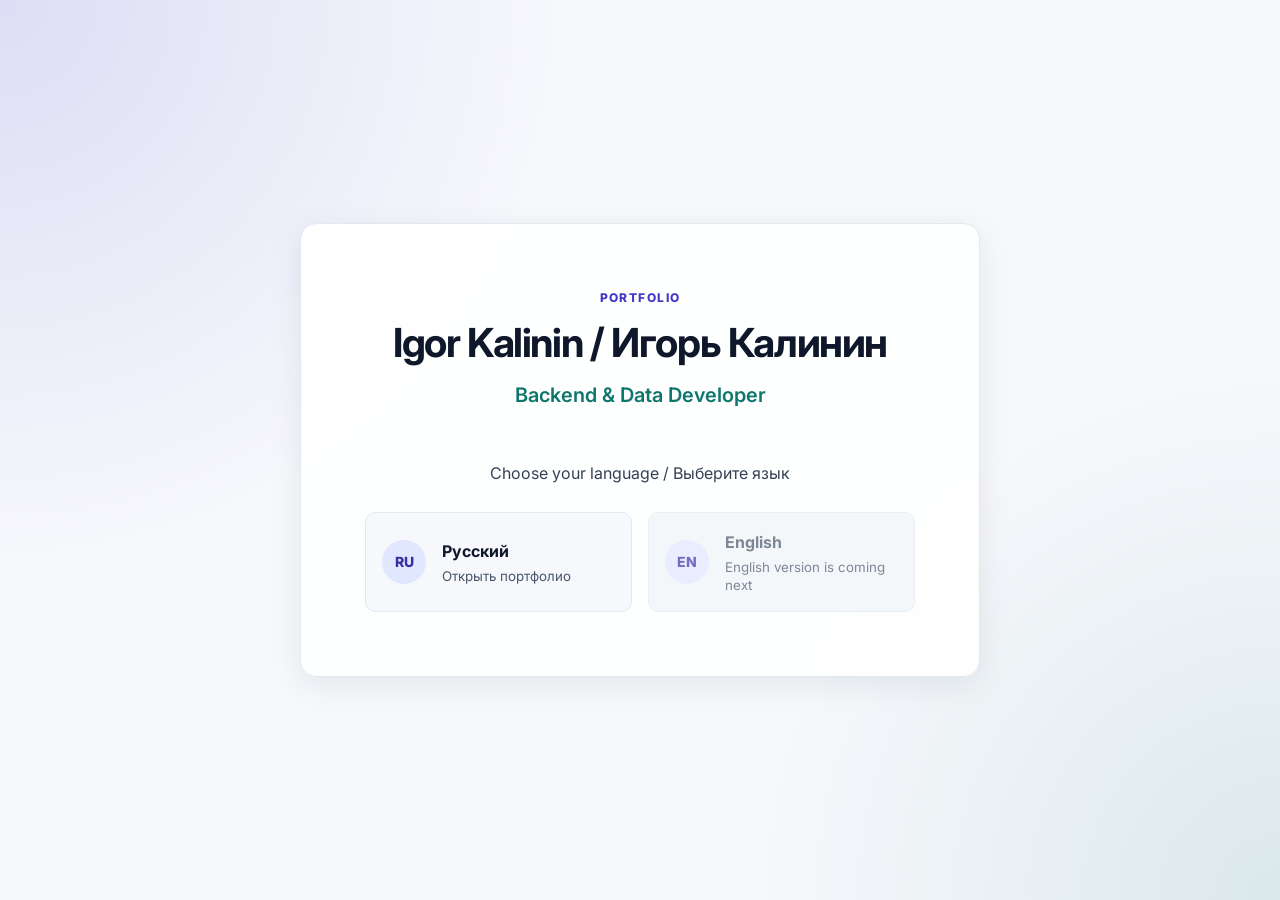
==== commit 1ef9db9a: "refactor: move Russian portfolio to semantic HTML" ====
--- a/index.html
+++ b/index.html
@@ -1,137 +1,41 @@
 <!DOCTYPE html>
-<html lang="ru">
+<html lang="en">
 <head>
   <meta charset="UTF-8">
   <meta name="viewport" content="width=device-width, initial-scale=1.0">
-  <meta name="description" content="Игорь Калинин: backend-разработчик и дата-аналитик. Портфолио проектов, включая MVP карьерной платформы Трамплин, работу с API, анализ данных и машинное обучение.">
-  <meta name="author" content="Игорь Калинин">
-  <meta property="og:title" content="Игорь Калинин: Backend Developer / Data Analyst">
-  <meta property="og:description" content="Персональный сайт-резюме. Backend-разработка, анализ данных, прикладные сервисы и продуктовая логика.">
-  <meta property="og:type" content="website">
-  <title>Игорь Калинин: Backend Developer / Data Analyst</title>
+  <meta name="description" content="Choose the language for Igor Kalinin's portfolio: Backend & Data Developer.">
+  <title>Igor Kalinin / Игорь Калинин: Backend & Data Developer</title>
   <link rel="preconnect" href="https://fonts.googleapis.com">
   <link rel="preconnect" href="https://fonts.gstatic.com" crossorigin>
-  <link href="https://fonts.googleapis.com/css2?family=Inter:wght@300;400;500;600;700;800&display=swap" rel="stylesheet">
-  <link rel="stylesheet" href="style.css?v=20260616-certificates-rail">
+  <link href="https://fonts.googleapis.com/css2?family=Inter:wght@400;500;600;700;800&display=swap" rel="stylesheet">
+  <link rel="stylesheet" href="style.css?v=20260713-language-entry">
 </head>
-<body>
-
-  <!-- ====== НАВИГАЦИЯ ====== -->
-  <nav class="nav" id="nav">
-    <div class="nav__inner">
-      <a href="#" class="nav__logo" id="nav-logo"></a>
-      <button class="nav__toggle" id="nav-toggle" aria-label="Открыть меню">
-        <span></span><span></span><span></span>
-      </button>
-      <ul class="nav__links" id="nav-links"></ul>
-    </div>
-  </nav>
-
-  <!-- ====== HERO ====== -->
-  <header class="hero" id="hero">
-    <div class="hero__inner">
-      <div class="hero__content">
-        <p class="hero__greeting" id="hero-greeting"></p>
-        <h1 class="hero__name" id="hero-name"></h1>
-        <p class="hero__role" id="hero-role"></p>
-        <div class="hero__education" id="hero-education" hidden>
-          <span class="hero__education-line" id="hero-education-line"></span>
-          <span class="hero__education-profile" id="hero-education-profile"></span>
+<body class="language-page">
+  <main class="language-entry">
+    <section class="language-entry__card" aria-labelledby="language-entry-title">
+      <p class="language-entry__eyebrow">Portfolio</p>
+      <h1 class="language-entry__title" id="language-entry-title">
+        Igor Kalinin <span lang="ru">/ Игорь Калинин</span>
+      </h1>
+      <p class="language-entry__role">Backend &amp; Data Developer</p>
+      <p class="language-entry__prompt">Choose your language / <span lang="ru">Выберите язык</span></p>
+      <div class="language-entry__actions">
+        <a class="language-entry__link" href="ru/" lang="ru">
+          <span class="language-entry__link-code">RU</span>
+          <span>
+            <strong>Русский</strong>
+            <small>Открыть портфолио</small>
+          </span>
+        </a>
+        <div class="language-entry__link language-entry__link--disabled" aria-disabled="true">
+          <span class="language-entry__link-code">EN</span>
+          <span>
+            <strong>English</strong>
+            <small>English version is coming next</small>
+          </span>
         </div>
-        <div class="hero__contact-panel" id="hero-contact-panel">
-          <p class="hero__contact-kicker" id="hero-contact-kicker"></p>
-          <div class="hero__contacts" id="hero-contacts">
-            <a class="hero__contact" id="hero-contact-email" hidden>
-              <span class="hero__contact-icon" id="hero-contact-email-icon" aria-hidden="true"></span>
-              <span class="hero__contact-body">
-                <span class="hero__contact-label">Email</span>
-                <span class="hero__contact-text" id="hero-contact-email-text"></span>
-              </span>
-            </a>
-            <a class="hero__contact" id="hero-contact-github" hidden>
-              <span class="hero__contact-icon" id="hero-contact-github-icon" aria-hidden="true"></span>
-              <span class="hero__contact-body">
-                <span class="hero__contact-label">GitHub</span>
-                <span class="hero__contact-text" id="hero-contact-github-text"></span>
-              </span>
-            </a>
-            <a class="hero__contact" id="hero-contact-telegram" hidden>
-              <span class="hero__contact-icon" id="hero-contact-telegram-icon" aria-hidden="true"></span>
-              <span class="hero__contact-body">
-                <span class="hero__contact-label">Telegram</span>
-                <span class="hero__contact-text" id="hero-contact-telegram-text"></span>
-              </span>
-            </a>
-            <a class="hero__contact" id="hero-contact-phone" hidden>
-              <span class="hero__contact-icon" id="hero-contact-phone-icon" aria-hidden="true"></span>
-              <span class="hero__contact-body">
-                <span class="hero__contact-label">Телефон</span>
-                <span class="hero__contact-text" id="hero-contact-phone-text"></span>
-              </span>
-            </a>
-            <div class="hero__contact" id="hero-contact-location" hidden>
-              <span class="hero__contact-icon" id="hero-contact-location-icon" aria-hidden="true"></span>
-              <span class="hero__contact-body">
-                <span class="hero__contact-label">Местоположение</span>
-                <span class="hero__contact-text" id="hero-contact-location-text"></span>
-              </span>
-            </div>
-          </div>
-        </div>
-        <p class="hero__tagline" id="hero-tagline"></p>
-        <div class="hero__highlights" id="hero-highlights"></div>
-      </div>
-      <div class="hero__photo-wrapper">
-        <div class="hero__photo" id="hero-photo">
-          <span class="hero__photo-initials" id="hero-initials"></span>
-        </div>
-      </div>
-    </div>
-  </header>
-
-  <main>
-    <!-- ====== ПРОЕКТЫ ====== -->
-    <section class="section section--alt" id="projects">
-      <div class="section__inner">
-        <h2 class="section__title" id="projects-title"></h2>
-        <div class="section__content projects__list" id="projects-list"></div>
-      </div>
-    </section>
-
-    <!-- ====== НАВЫКИ ====== -->
-    <section class="section section--alt" id="skills">
-      <div class="section__inner">
-        <h2 class="section__title" id="skills-title"></h2>
-        <div class="section__content skills__grid" id="skills-grid"></div>
-      </div>
-    </section>
-
-    <!-- ====== ОБО МНЕ ====== -->
-    <section class="section" id="about">
-      <div class="section__inner">
-        <h2 class="section__title" id="about-title"></h2>
-        <div class="section__content about__text" id="about-text"></div>
-      </div>
-    </section>
-
-    <!-- ====== СЕРТИФИКАТЫ ====== -->
-    <section class="section" id="certificates">
-      <div class="section__inner">
-        <h2 class="section__title" id="certificates-title"></h2>
-        <div class="section__content certificates__grid" id="certificates-grid"></div>
-        <p class="certificates__empty" id="certificates-empty" style="display:none;">Раздел будет дополнен.</p>
       </div>
     </section>
   </main>
-
-  <!-- ====== FOOTER ====== -->
-  <footer class="footer">
-    <div class="footer__inner">
-      <p class="footer__copy" id="footer-copy"></p>
-    </div>
-  </footer>
-
-  <script src="data.js?v=20260616-tramplin-result-copy"></script>
-  <script src="app.js?v=20260425-contact-ui"></script>
 </body>
 </html>
--- a/style.css
+++ b/style.css
@@ -112,6 +112,133 @@
 img {
   max-width: 100%;
   display: block;
+}
+
+/* ----------------------------------------------------------
+   LANGUAGE ENTRY
+   ---------------------------------------------------------- */
+.language-page {
+  min-height: 100vh;
+  background:
+    radial-gradient(circle at top left, rgba(67, 56, 202, 0.14), transparent 36%),
+    radial-gradient(circle at bottom right, rgba(15, 118, 110, 0.12), transparent 34%),
+    var(--bg-primary);
+}
+
+.language-entry {
+  min-height: 100vh;
+  display: grid;
+  place-items: center;
+  padding: var(--space-xl);
+}
+
+.language-entry__card {
+  width: min(680px, 100%);
+  padding: clamp(var(--space-xl), 7vw, var(--space-3xl));
+  background: rgba(255, 255, 255, 0.94);
+  border: 1px solid var(--border);
+  border-radius: var(--radius-lg);
+  box-shadow: var(--shadow-lg);
+  text-align: center;
+}
+
+.language-entry__eyebrow {
+  margin-bottom: var(--space-sm);
+  color: var(--accent);
+  font-size: var(--fs-xs);
+  font-weight: 800;
+  letter-spacing: 0.12em;
+  text-transform: uppercase;
+}
+
+.language-entry__title {
+  color: var(--text-primary);
+  font-size: clamp(2rem, 6vw, var(--fs-3xl));
+  line-height: 1.15;
+  letter-spacing: -0.035em;
+}
+
+.language-entry__title span {
+  white-space: nowrap;
+}
+
+.language-entry__role {
+  margin-top: var(--space-sm);
+  color: var(--teal);
+  font-size: var(--fs-lg);
+  font-weight: 600;
+}
+
+.language-entry__prompt {
+  margin-top: var(--space-2xl);
+  color: var(--text-secondary);
+}
+
+.language-entry__actions {
+  display: grid;
+  grid-template-columns: repeat(2, minmax(0, 1fr));
+  gap: var(--space-md);
+  margin-top: var(--space-lg);
+  text-align: left;
+}
+
+.language-entry__link {
+  display: grid;
+  grid-template-columns: auto 1fr;
+  align-items: center;
+  gap: var(--space-md);
+  min-height: 92px;
+  padding: var(--space-md);
+  color: var(--text-primary);
+  background: var(--bg-primary);
+  border: 1px solid var(--border);
+  border-radius: var(--radius-md);
+  transition: border-color var(--duration) var(--ease), box-shadow var(--duration) var(--ease), transform var(--duration) var(--ease);
+}
+
+.language-entry__link:hover,
+.language-entry__link:focus-visible {
+  color: var(--text-primary);
+  border-color: rgba(67, 56, 202, 0.4);
+  box-shadow: var(--shadow-md);
+  transform: translateY(-2px);
+  outline: none;
+}
+
+.language-entry__link--disabled {
+  color: var(--text-tertiary);
+  background: var(--border-subtle);
+  opacity: 0.7;
+}
+
+.language-entry__link--disabled:hover {
+  color: var(--text-tertiary);
+  border-color: var(--border);
+  box-shadow: none;
+  transform: none;
+}
+
+.language-entry__link-code {
+  display: grid;
+  place-items: center;
+  width: 44px;
+  height: 44px;
+  color: var(--accent-text);
+  background: var(--accent-soft);
+  border-radius: 50%;
+  font-size: var(--fs-sm);
+  font-weight: 800;
+}
+
+.language-entry__link strong,
+.language-entry__link small {
+  display: block;
+}
+
+.language-entry__link small {
+  margin-top: 2px;
+  color: var(--text-tertiary);
+  line-height: 1.4;
 }
 
 /* ----------------------------------------------------------
@@ -270,6 +397,14 @@
   margin-bottom: var(--space-md);
 }
 
+.hero__alternate-name {
+  margin-top: calc(-1 * var(--space-sm));
+  margin-bottom: var(--space-md);
+  color: var(--text-tertiary);
+  font-size: var(--fs-sm);
+  font-weight: 500;
+}
+
 .hero__role {
   font-size: var(--fs-xl);
   font-weight: 500;
@@ -783,6 +918,11 @@
 
 .project__result-text a:hover {
   color: var(--accent);
+}
+
+.project__link-separator {
+  margin: 0 6px;
+  color: var(--text-tertiary);
 }
 
 /* ----------------------------------------------------------
@@ -863,10 +1003,12 @@
 }
 
 .certificate__info {
+  display: block;
   padding: var(--space-md);
 }
 
 .certificate__title {
+  display: block;
   font-size: var(--fs-sm);
   font-weight: 600;
   color: var(--text-primary);
@@ -874,6 +1016,7 @@
 }
 
 .certificate__meta {
+  display: block;
   font-size: var(--fs-xs);
   color: var(--text-tertiary);
 }
@@ -992,24 +1135,24 @@
 /* ----------------------------------------------------------
    ANIMATIONS - Hero
    ---------------------------------------------------------- */
-.hero__content {
+.js .hero__content {
   opacity: 0;
   transform: translateX(-24px);
   transition: opacity 0.8s var(--ease), transform 0.8s var(--ease);
 }
 
-.hero__photo-wrapper {
+.js .hero__photo-wrapper {
   opacity: 0;
   transform: scale(0.9);
   transition: opacity 0.8s var(--ease) 0.2s, transform 0.8s var(--ease) 0.2s;
 }
 
-.hero--visible .hero__content {
+.js .hero--visible .hero__content {
   opacity: 1;
   transform: translateX(0);
 }
 
-.hero--visible .hero__photo-wrapper {
+.js .hero--visible .hero__photo-wrapper {
   opacity: 1;
   transform: scale(1);
 }
@@ -1027,11 +1170,20 @@
   }
 
   /* Nav mobile */
-  .nav__toggle {
+  .js .nav__toggle {
     display: flex;
   }
 
   .nav__links {
+    gap: var(--space-sm);
+    overflow-x: auto;
+  }
+
+  .nav__links a {
+    font-size: var(--fs-xs);
+  }
+
+  .js .nav__links {
     position: fixed;
     top: var(--nav-height);
     left: 0;
@@ -1047,27 +1199,27 @@
     transition: all var(--duration) var(--ease);
   }
 
-  .nav__links--open {
+  .js .nav__links--open {
     transform: translateY(0);
     opacity: 1;
     pointer-events: auto;
   }
 
-  .nav__links li {
+  .js .nav__links li {
     border-bottom: 1px solid var(--border-subtle);
   }
 
-  .nav__links li:last-child {
+  .js .nav__links li:last-child {
     border-bottom: none;
   }
 
-  .nav__links a {
+  .js .nav__links a {
     display: block;
     padding: var(--space-md) 0;
     font-size: var(--fs-base);
   }
 
-  .nav__links a::after {
+  .js .nav__links a::after {
     display: none;
   }
 
@@ -1148,6 +1300,24 @@
     padding-bottom: var(--space-xl);
   }
 
+  .language-entry {
+    padding: var(--space-md);
+  }
+
+  .language-entry__card {
+    padding: var(--space-xl) var(--space-lg);
+  }
+
+  .language-entry__title span {
+    display: block;
+    margin-top: var(--space-xs);
+    white-space: normal;
+  }
+
+  .language-entry__actions {
+    grid-template-columns: 1fr;
+  }
+
   .hero__inner {
     gap: var(--space-lg);
   }
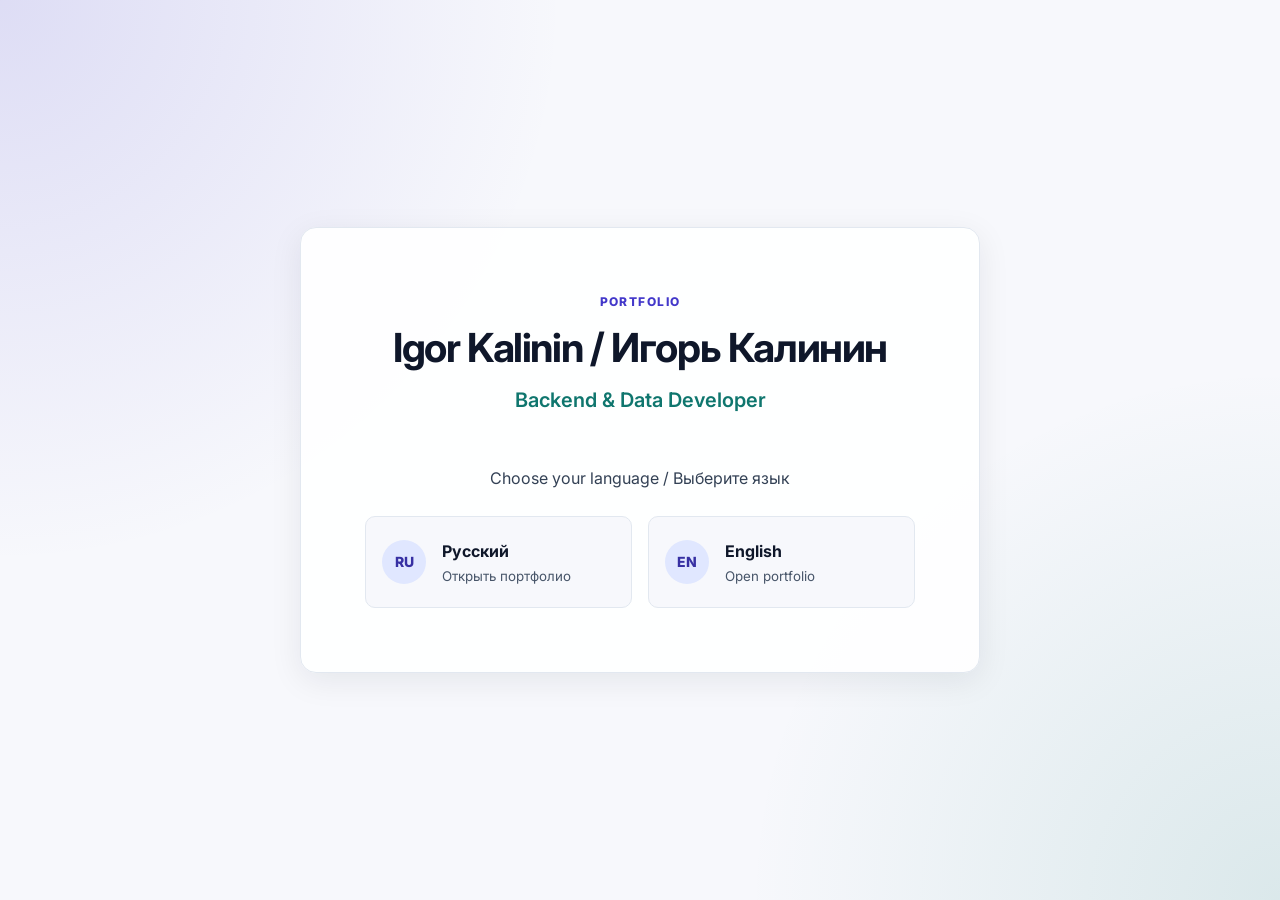
==== commit d87d1bda: "feat: add English portfolio version" ====
--- a/index.html
+++ b/index.html
@@ -8,7 +8,7 @@
   <link rel="preconnect" href="https://fonts.googleapis.com">
   <link rel="preconnect" href="https://fonts.gstatic.com" crossorigin>
   <link href="https://fonts.googleapis.com/css2?family=Inter:wght@400;500;600;700;800&display=swap" rel="stylesheet">
-  <link rel="stylesheet" href="style.css?v=20260713-language-entry">
+  <link rel="stylesheet" href="style.css?v=20260713-multilingual">
 </head>
 <body class="language-page">
   <main class="language-entry">
@@ -27,13 +27,13 @@
             <small>Открыть портфолио</small>
           </span>
         </a>
-        <div class="language-entry__link language-entry__link--disabled" aria-disabled="true">
+        <a class="language-entry__link" href="en/" lang="en">
           <span class="language-entry__link-code">EN</span>
           <span>
             <strong>English</strong>
-            <small>English version is coming next</small>
+            <small>Open portfolio</small>
           </span>
-        </div>
+        </a>
       </div>
     </section>
   </main>
--- a/style.css
+++ b/style.css
@@ -203,19 +203,6 @@
   box-shadow: var(--shadow-md);
   transform: translateY(-2px);
   outline: none;
-}
-
-.language-entry__link--disabled {
-  color: var(--text-tertiary);
-  background: var(--border-subtle);
-  opacity: 0.7;
-}
-
-.language-entry__link--disabled:hover {
-  color: var(--text-tertiary);
-  border-color: var(--border);
-  box-shadow: none;
-  transform: none;
 }
 
 .language-entry__link-code {
@@ -307,6 +294,36 @@
 
 .nav__links a:hover::after {
   width: 100%;
+}
+
+.nav__language-item {
+  margin-left: var(--space-xs);
+}
+
+.nav__links .nav__language-link {
+  display: inline-flex;
+  align-items: center;
+  justify-content: center;
+  min-width: 42px;
+  padding: 0.3rem 0.55rem;
+  color: var(--accent-text);
+  background: var(--accent-soft);
+  border: 1px solid rgba(67, 56, 202, 0.2);
+  border-radius: 999px;
+  font-size: var(--fs-xs);
+  font-weight: 800;
+  letter-spacing: 0.04em;
+}
+
+.nav__links .nav__language-link::after {
+  display: none;
+}
+
+.nav__links .nav__language-link:hover,
+.nav__links .nav__language-link:focus-visible {
+  color: var(--accent-text);
+  background: #c7d2fe;
+  outline: none;
 }
 
 /* Mobile toggle */
@@ -1213,6 +1230,10 @@
     border-bottom: none;
   }
 
+  .nav__language-item {
+    margin-left: 0;
+  }
+
   .js .nav__links a {
     display: block;
     padding: var(--space-md) 0;
